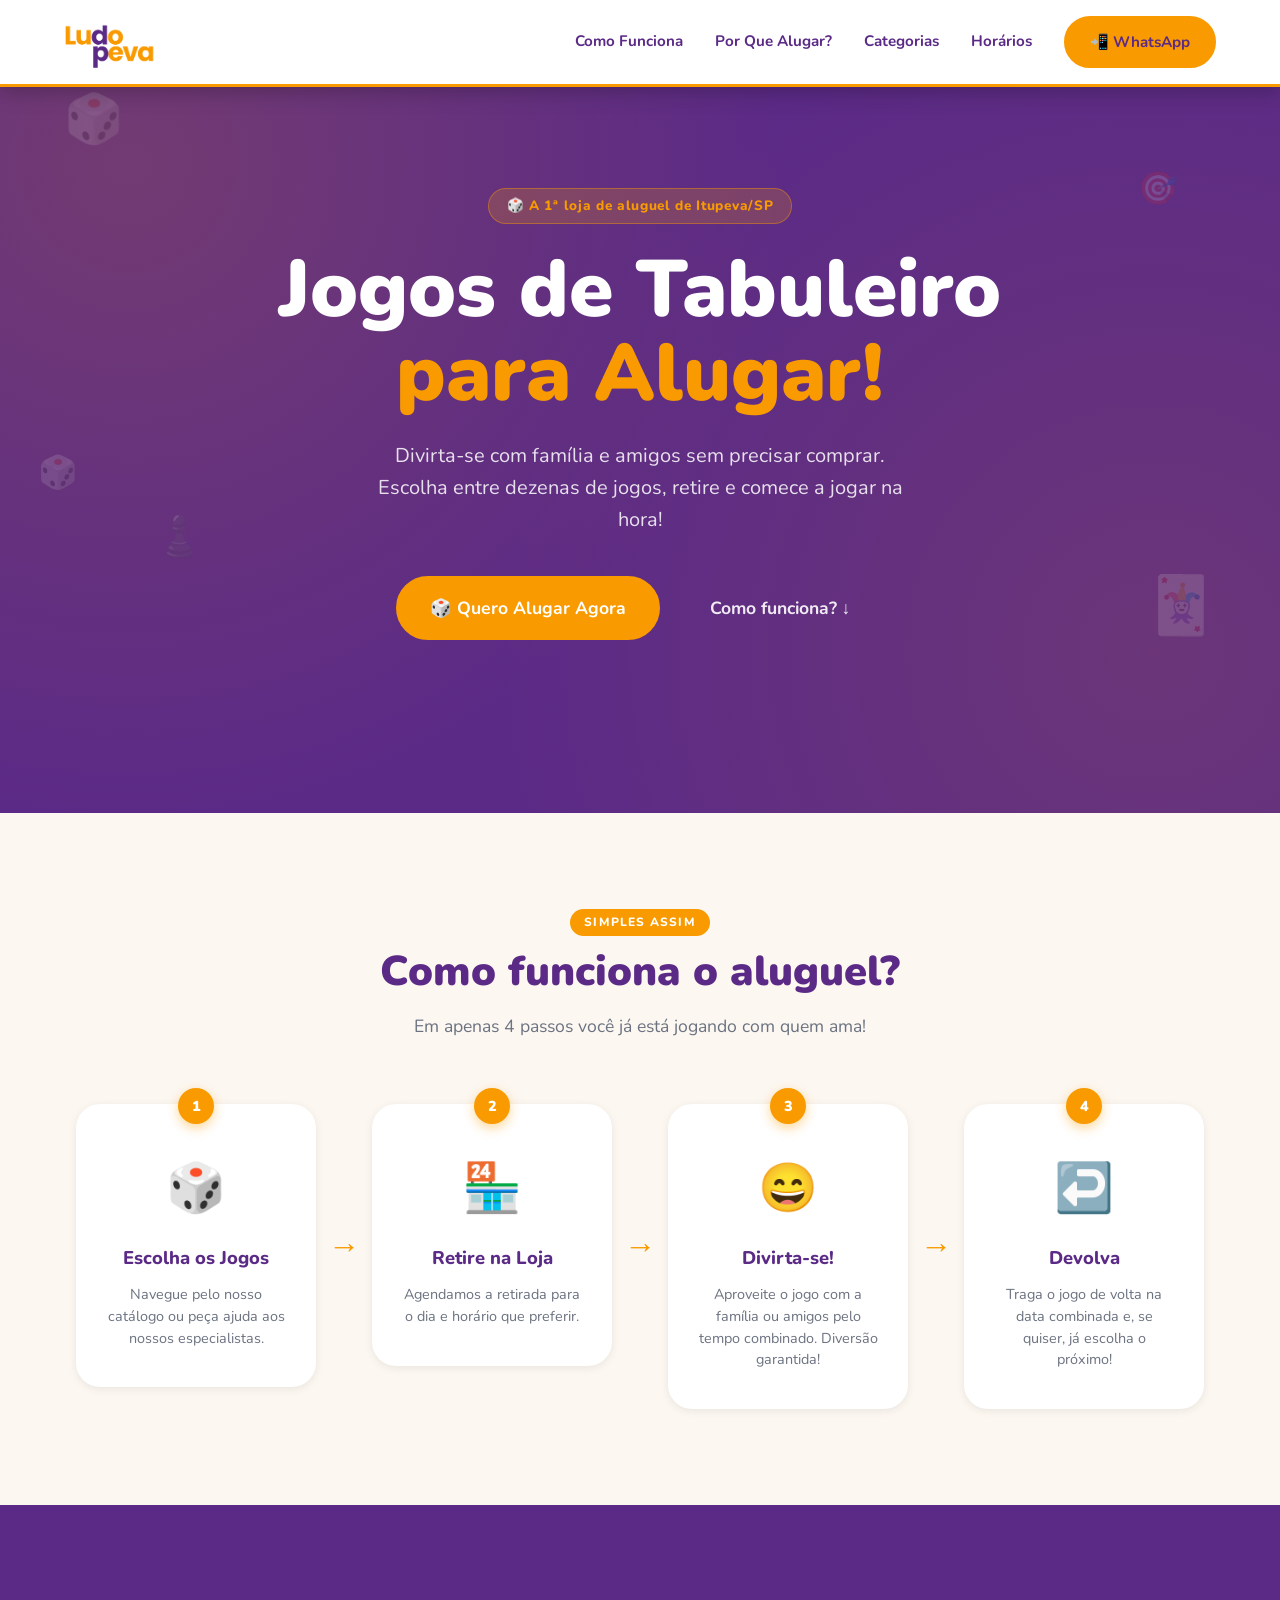
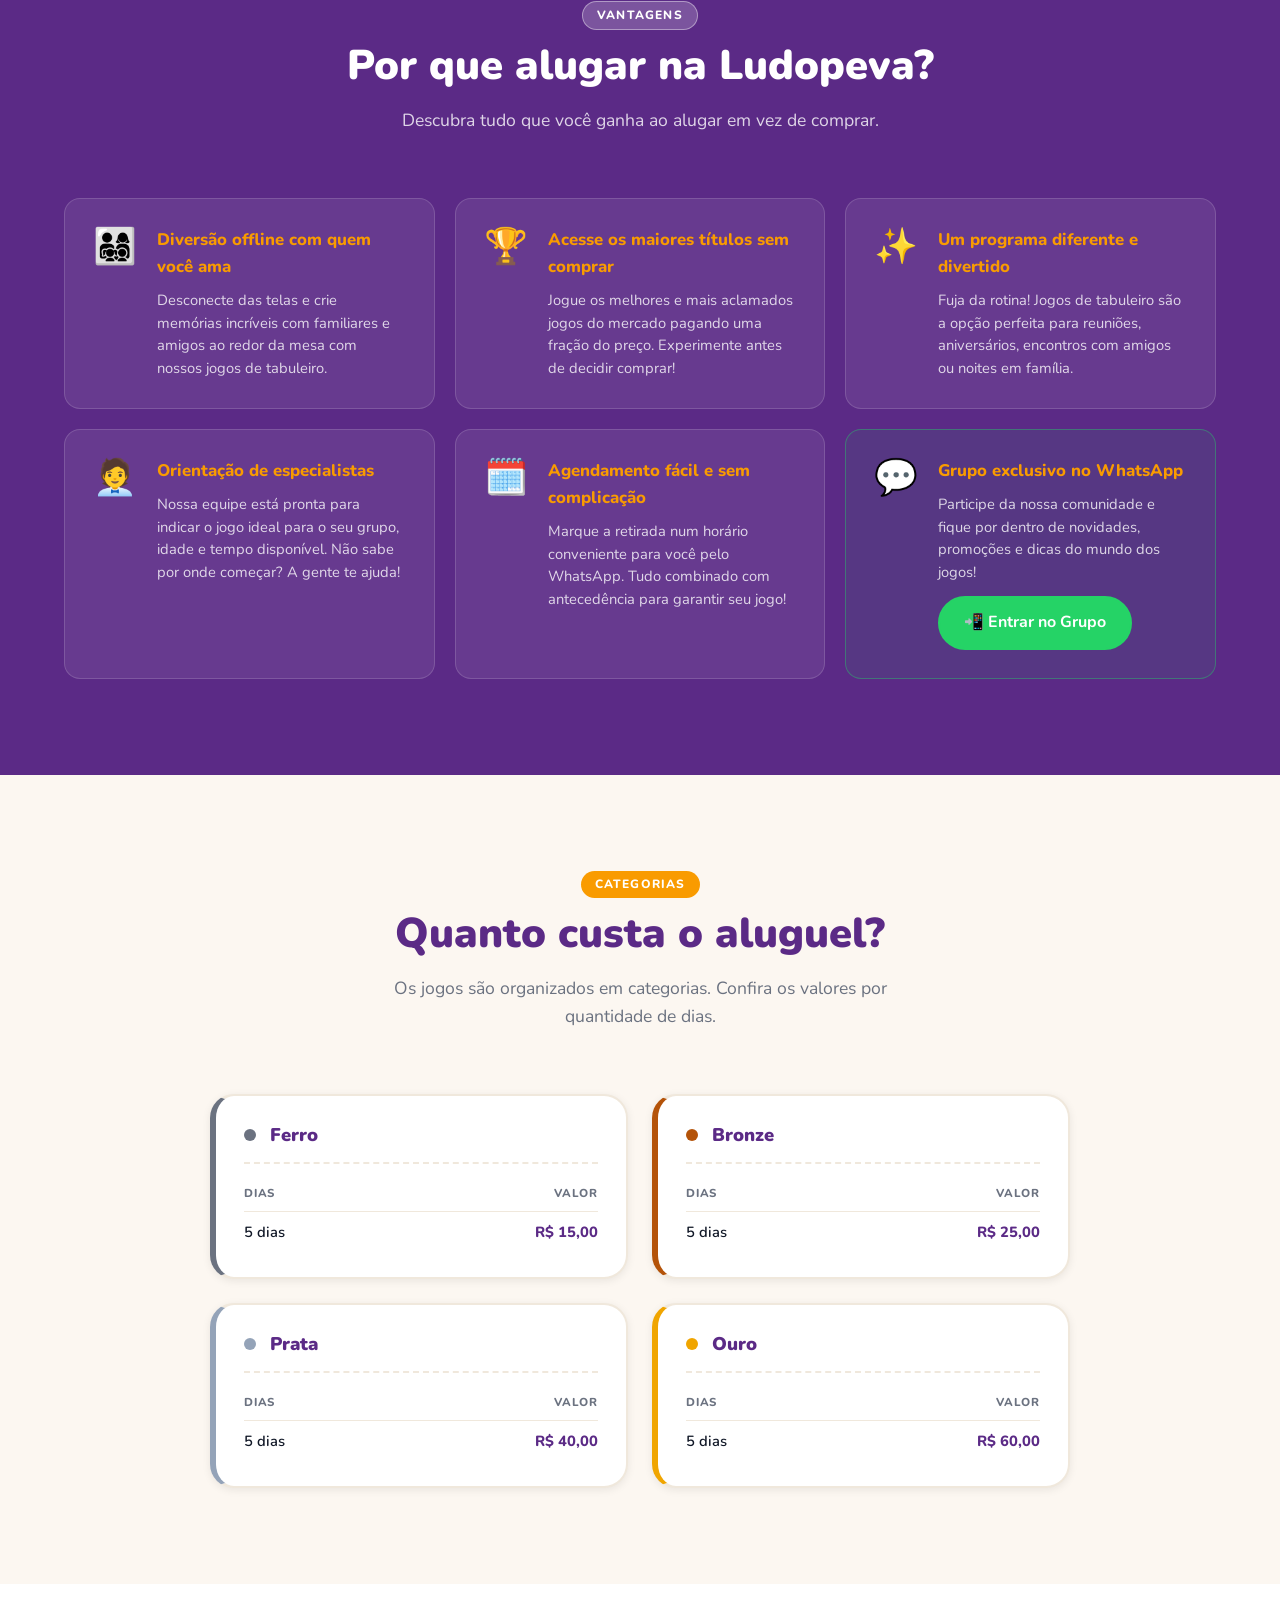
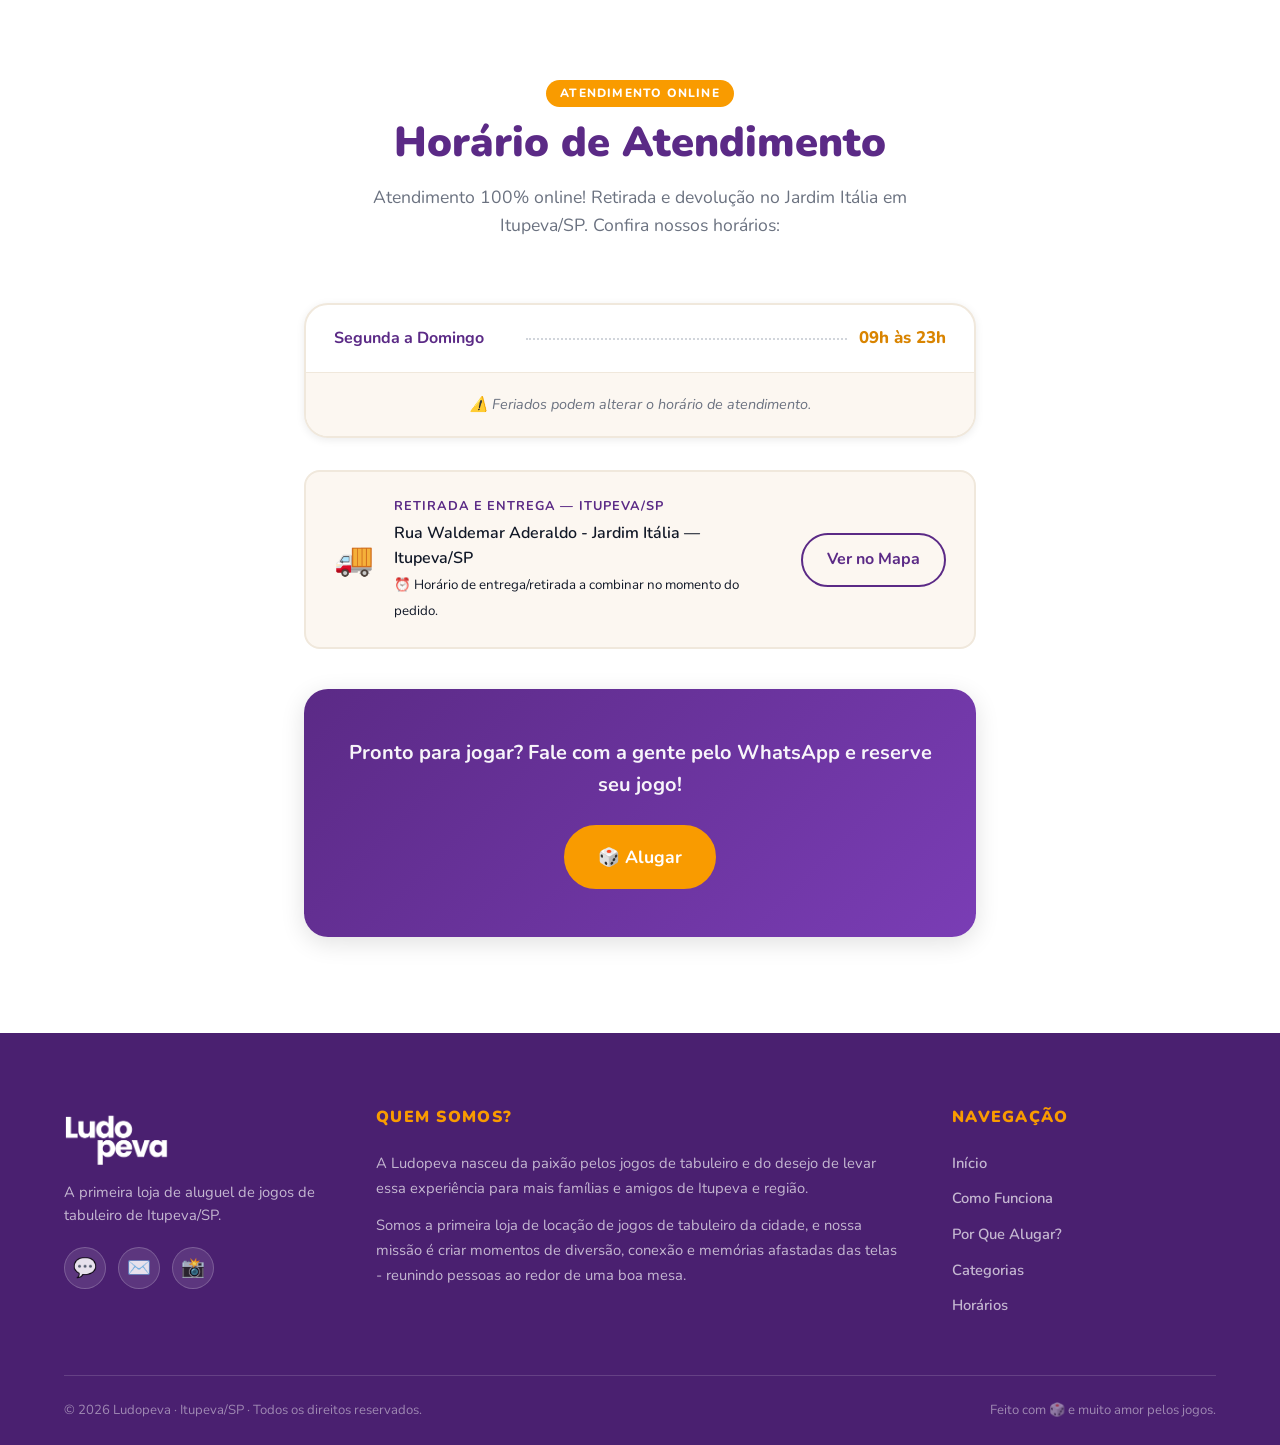
==== index.html @ b5ebb024 "atualiza valores" ====
<!DOCTYPE html>
<html lang="pt-BR">

<head>
  <meta charset="UTF-8" />
  <meta name="viewport" content="width=device-width, initial-scale=1.0" />
  <meta name="description"
    content="Ludopeva – A primeira loja de aluguel de jogos de tabuleiro de Itupeva/SP. Escolha, retire, divirta-se e devolva!" />
  <meta property="og:title" content="Ludopeva – Aluguel de Jogos de Tabuleiro" />
  <meta property="og:description"
    content="Divirta-se com jogos de tabuleiro sem precisar comprar. A primeira loja de locação de Itupeva/SP!" />
  <!-- Meta Pixel Code -->
  <script>
    !function (f, b, e, v, n, t, s) {
      if (f.fbq) return; n = f.fbq = function () {
        n.callMethod ?
          n.callMethod.apply(n, arguments) : n.queue.push(arguments)
      };
      if (!f._fbq) f._fbq = n; n.push = n; n.loaded = !0; n.version = '2.0';
      n.queue = []; t = b.createElement(e); t.async = !0;
      t.src = v; s = b.getElementsByTagName(e)[0];
      s.parentNode.insertBefore(t, s)
    }(window, document, 'script',
      'https://connect.facebook.net/en_US/fbevents.js');
    fbq('init', '1109927218013653');
    fbq('track', 'PageView');
  </script>
  <noscript><img height="1" width="1" style="display:none"
      src="https://www.facebook.com/tr?id=1109927218013653&ev=PageView&noscript=1" /></noscript>
  <!-- End Meta Pixel Code -->
  <title>Ludopeva – Aluguel de Jogos de Tabuleiro · Itupeva/SP</title>
  <link rel="preconnect" href="https://fonts.googleapis.com" />
  <link rel="preconnect" href="https://fonts.gstatic.com" crossorigin />
  <link href="https://fonts.googleapis.com/css2?family=Nunito:wght@400;600;700;800;900&display=swap" rel="stylesheet" />
  <link rel="stylesheet" href="style.css" />
</head>

<body>
  <header class="hero" id="inicio">
    <nav class="navbar">
      <div class="container navbar__inner">
        <div class="navbar__logo">
          <img src="logo.png" alt="Ludopeva" class="navbar__logo-img" />
        </div>
        <ul class="navbar__links">
          <li><a href="#como-funciona">Como Funciona</a></li>
          <li><a href="#por-que-alugar">Por Que Alugar?</a></li>
          <li><a href="#categorias">Categorias</a></li>
          <li><a href="#horarios">Horários</a></li>
          <li>
            <a href="https://wa.me/5511936181891?text=Gostaria+de+mais+informações+sobre+os+jogos+para+aluguel"
              target="_blank" rel="noopener noreferrer" class="btn btn--outline">📲
              WhatsApp</a>
          </li>
        </ul>
        <button class="navbar__toggle" aria-label="Abrir menu">
          <span></span><span></span><span></span>
        </button>
      </div>
    </nav>

    <div class="hero__content">
      <div class="hero__badge">🎲 A 1ª loja de aluguel de Itupeva/SP</div>
      <h1 class="hero__title">
        Jogos de Tabuleiro<br />
        <span>para Alugar!</span>
      </h1>
      <p class="hero__subtitle">
        Divirta-se com família e amigos sem precisar comprar. Escolha entre
        dezenas de jogos, retire e comece a jogar na hora!
      </p>
      <div class="hero__actions">
        <a href="https://wa.me/5511936181891?text=Gostaria+de+mais+informações+sobre+os+jogos+para+aluguel"
          target="_blank" rel="noopener noreferrer" class="btn btn--primary btn--lg">
          🎲 Quero Alugar Agora
        </a>
        <a href="#como-funciona" class="btn btn--ghost btn--lg">
          Como funciona? ↓
        </a>
      </div>
    </div>

    <div class="hero__dices" aria-hidden="true">
      <span class="dice dice--1">🎲</span>
      <span class="dice dice--2">🎯</span>
      <span class="dice dice--3">♟️</span>
      <span class="dice dice--4">🃏</span>
      <span class="dice dice--5">🎲</span>
    </div>
  </header>

  <section class="section section--light" id="como-funciona">
    <div class="container">
      <div class="section__header">
        <span class="section__tag">Simples assim</span>
        <h2 class="section__title">Como funciona o aluguel?</h2>
        <p class="section__subtitle">
          Em apenas 4 passos você já está jogando com quem ama!
        </p>
      </div>

      <div class="steps">
        <div class="step-card">
          <div class="step-card__number">1</div>
          <div class="step-card__icon">🎲</div>
          <h3 class="step-card__title">Escolha os Jogos</h3>
          <p class="step-card__desc">
            Navegue pelo nosso catálogo ou peça ajuda aos nossos especialistas.
          </p>
        </div>

        <div class="steps__connector" aria-hidden="true">→</div>

        <div class="step-card">
          <div class="step-card__number">2</div>
          <div class="step-card__icon">🏪</div>
          <h3 class="step-card__title">Retire na Loja</h3>
          <p class="step-card__desc">
            Agendamos a retirada para o dia e horário que preferir.
          </p>
        </div>

        <div class="steps__connector" aria-hidden="true">→</div>

        <div class="step-card">
          <div class="step-card__number">3</div>
          <div class="step-card__icon">😄</div>
          <h3 class="step-card__title">Divirta-se!</h3>
          <p class="step-card__desc">
            Aproveite o jogo com a família ou amigos pelo tempo combinado.
            Diversão garantida!
          </p>
        </div>

        <div class="steps__connector" aria-hidden="true">→</div>

        <div class="step-card">
          <div class="step-card__number">4</div>
          <div class="step-card__icon">↩️</div>
          <h3 class="step-card__title">Devolva</h3>
          <p class="step-card__desc">
            Traga o jogo de volta na data combinada e, se quiser, já escolha
            o próximo!
          </p>
        </div>
      </div>
    </div>
  </section>

  <section class="section section--dark" id="por-que-alugar">
    <div class="container">
      <div class="section__header section__header--light">
        <span class="section__tag section__tag--light">Vantagens</span>
        <h2 class="section__title">Por que alugar na Ludopeva?</h2>
        <p class="section__subtitle">
          Descubra tudo que você ganha ao alugar em vez de comprar.
        </p>
      </div>

      <div class="benefits-grid">
        <div class="benefit-card">
          <div class="benefit-card__icon">👨‍👩‍👧‍👦</div>
          <div class="benefit-card__body">
            <h3>Diversão offline com quem você ama</h3>
            <p>
              Desconecte das telas e crie memórias incríveis com familiares e
              amigos ao redor da mesa com nossos jogos de tabuleiro.
            </p>
          </div>
        </div>

        <div class="benefit-card">
          <div class="benefit-card__icon">🏆</div>
          <div class="benefit-card__body">
            <h3>Acesse os maiores títulos sem comprar</h3>
            <p>
              Jogue os melhores e mais aclamados jogos do mercado pagando uma
              fração do preço. Experimente antes de decidir comprar!
            </p>
          </div>
        </div>

        <div class="benefit-card">
          <div class="benefit-card__icon">✨</div>
          <div class="benefit-card__body">
            <h3>Um programa diferente e divertido</h3>
            <p>
              Fuja da rotina! Jogos de tabuleiro são a opção perfeita para
              reuniões, aniversários, encontros com amigos ou noites em
              família.
            </p>
          </div>
        </div>

        <div class="benefit-card">
          <div class="benefit-card__icon">🧑‍💼</div>
          <div class="benefit-card__body">
            <h3>Orientação de especialistas</h3>
            <p>
              Nossa equipe está pronta para indicar o jogo ideal para o seu
              grupo, idade e tempo disponível. Não sabe por onde começar? A
              gente te ajuda!
            </p>
          </div>
        </div>

        <div class="benefit-card">
          <div class="benefit-card__icon">🗓️</div>
          <div class="benefit-card__body">
            <h3>Agendamento fácil e sem complicação</h3>
            <p>
              Marque a retirada num horário conveniente para você pelo
              WhatsApp. Tudo combinado com antecedência para garantir seu jogo!
            </p>
          </div>
        </div>

        <div class="benefit-card benefit-card--whatsapp">
          <div class="benefit-card__icon">💬</div>
          <div class="benefit-card__body">
            <h3>Grupo exclusivo no WhatsApp</h3>
            <p>
              Participe da nossa comunidade e fique por dentro de novidades,
              promoções e dicas do mundo dos jogos!
            </p>
            <a href="https://chat.whatsapp.com/KtrjFOEa83YJlht6HluZ53" target="_blank" rel="noopener noreferrer"
              class="btn btn--whatsapp">
              📲 Entrar no Grupo
            </a>
          </div>
        </div>
      </div>
    </div>
  </section>

  <section class="section section--light" id="categorias">
    <div class="container">
      <div class="section__header">
        <span class="section__tag">Categorias</span>
        <h2 class="section__title">Quanto custa o aluguel?</h2>
        <p class="section__subtitle">
          Os jogos são organizados em categorias. Confira os valores por quantidade de dias.
        </p>
      </div>

      <div class="category-grid">

        <div class="category-card category-card--ferro">
          <div class="category-card__header">
            <div class="category-card__dot"></div>
            <h3 class="category-card__name">Ferro</h3>
          </div>
          <table class="category-card__table">
            <thead>
              <tr>
                <th>Dias</th>
                <th>Valor</th>
              </tr>
            </thead>
            <tbody>
              <tr>
                <td>5 dias</td>
                <td>R$ 15,00</td>
              </tr>
            </tbody>
          </table>
        </div>

        <div class="category-card category-card--bronze">
          <div class="category-card__header">
            <div class="category-card__dot"></div>
            <h3 class="category-card__name">Bronze</h3>
          </div>
          <table class="category-card__table">
            <thead>
              <tr>
                <th>Dias</th>
                <th>Valor</th>
              </tr>
            </thead>
            <tbody>
              <tr>
                <td>5 dias</td>
                <td>R$ 25,00</td>
              </tr>
            </tbody>
          </table>
        </div>

        <div class="category-card category-card--prata">
          <div class="category-card__header">
            <div class="category-card__dot"></div>
            <h3 class="category-card__name">Prata</h3>
          </div>
          <table class="category-card__table">
            <thead>
              <tr>
                <th>Dias</th>
                <th>Valor</th>
              </tr>
            </thead>
            <tbody>
              <tr>
                <td>5 dias</td>
                <td>R$ 40,00</td>
              </tr>
            </tbody>
          </table>
        </div>

        <div class="category-card category-card--ouro">
          <div class="category-card__header">
            <div class="category-card__dot"></div>
            <h3 class="category-card__name">Ouro</h3>
          </div>
          <table class="category-card__table">
            <thead>
              <tr>
                <th>Dias</th>
                <th>Valor</th>
              </tr>
            </thead>
            <tbody>
              <tr>
                <td>5 dias</td>
                <td>R$ 60,00</td>
              </tr>
            </tbody>
          </table>
        </div>

      </div>
    </div>
  </section>

  <section class="section section--white" id="horarios">
    <div class="container container--narrow">
      <div class="section__header">
        <span class="section__tag">Atendimento Online</span>
        <h2 class="section__title">Horário de Atendimento</h2>
        <p class="section__subtitle">
          Atendimento 100% online! Retirada e devolução no Jardim Itália em Itupeva/SP. Confira nossos horários:
        </p>
      </div>

      <div class="schedule">
        <div class="schedule__item">
          <span class="schedule__day">Segunda a Domingo</span>
          <span class="schedule__dots"></span>
          <span class="schedule__time">09h às 23h</span>
        </div>
        <div class="schedule__item schedule__item--note">
          <span class="schedule__note">⚠️ Feriados podem alterar o horário de atendimento.</span>
        </div>
      </div>

      <div class="location-card">
        <div class="location-card__icon">🚚</div>
        <div class="location-card__body">
          <strong>Retirada e Entrega — Itupeva/SP</strong>
          <p>Rua Waldemar Aderaldo - Jardim Itália — Itupeva/SP</p>
          <small>⏰ Horário de entrega/retirada a combinar no momento do pedido.</small>
        </div>
        <a href="https://maps.google.com" target="_blank" rel="noopener noreferrer" class="btn btn--secondary">
          Ver no Mapa
        </a>
      </div>

      <div class="cta-banner">
        <p>Pronto para jogar? Fale com a gente pelo WhatsApp e reserve seu jogo!</p>
        <a href="https://wa.me/5511936181891?text=Gostaria+de+mais+informações+sobre+os+jogos+para+aluguel"
          target="_blank" rel="noopener noreferrer" class="btn btn--primary btn--lg">
          🎲 Alugar
        </a>
      </div>
    </div>
  </section>

  <footer class="footer" id="quem-somos">
    <div class="container">
      <div class="footer__grid">
        <div class="footer__brand">
          <img src="logo.png" alt="Ludopeva" class="footer__logo" />
          <p class="footer__tagline">
            A primeira loja de aluguel de jogos de tabuleiro de Itupeva/SP.
          </p>
          <div class="footer__social">
            <a href="https://wa.me/5511936181891?text=Gostaria+de+mais+informações+sobre+os+jogos+para+aluguel"
              target="_blank" rel="noopener noreferrer" aria-label="WhatsApp">💬</a>
            <a href="mailto:contato@ludopeva.com.br" target="_blank" rel="noopener noreferrer" aria-label="Email">✉️</a>
            <a href="https://instagram.com/ludopeva" target="_blank" rel="noopener noreferrer"
              aria-label="Instagram">📸</a>
          </div>
        </div>

        <div class="footer__about">
          <h3 class="footer__section-title">Quem Somos?</h3>
          <p>
            A Ludopeva nasceu da paixão pelos jogos de tabuleiro e do desejo
            de levar essa experiência para mais famílias e amigos de Itupeva e
            região.
          </p>
          <p>
            Somos a primeira loja de locação de jogos de tabuleiro da cidade,
            e nossa missão é criar momentos de diversão, conexão e memórias
            afastadas das telas - reunindo pessoas ao redor de uma boa mesa.
          </p>
        </div>

        <div class="footer__links">
          <h3 class="footer__section-title">Navegação</h3>
          <ul>
            <li><a href="#inicio">Início</a></li>
            <li><a href="#como-funciona">Como Funciona</a></li>
            <li><a href="#por-que-alugar">Por Que Alugar?</a></li>
            <li><a href="#categorias">Categorias</a></li>
            <li><a href="#horarios">Horários</a></li>
          </ul>
        </div>
      </div>

      <div class="footer__bottom">
        <p>
          © 2026 Ludopeva · Itupeva/SP · Todos os direitos reservados.
        </p>
        <p>Feito com 🎲 e muito amor pelos jogos.</p>
      </div>
    </div>
  </footer>

  <script src="script.js"></script>
</body>

</html>
---- style.css ----
*, *::before, *::after {
  box-sizing: border-box;
  margin: 0;
  padding: 0;
}

:root {
  --orange:    #F99B00;
  --orange-dk: #d98400;
  --purple:    #5B2A86;
  --purple-dk: #4a2070;
  --purple-lt: #7a3db5;
  --cream:     #FCF7F1;
  --cream-dk:  #f0e8dc;
  --white:     #FFFFFF;
  --gray-100:  #f8f8f8;
  --gray-300:  #d1d5db;
  --gray-600:  #6b7280;
  --gray-900:  #111827;

  --font-base: 'Nunito', sans-serif;
  --radius-sm: 8px;
  --radius-md: 16px;
  --radius-lg: 24px;
  --radius-xl: 32px;

  --shadow-sm: 0 2px 8px rgba(0,0,0,.08);
  --shadow-md: 0 6px 24px rgba(0,0,0,.12);
  --shadow-lg: 0 16px 48px rgba(0,0,0,.16);

  --cat-ferro:  #6b7280;
  --cat-bronze: #b45309;
  --cat-prata:  #94a3b8;
  --cat-ouro:   #f0a500;

  --transition: all .25s ease;
  --max-width: 1200px;
  --section-pad: 96px 24px;
}

html {
  scroll-behavior: smooth;
  font-size: 16px;
}

body {
  font-family: var(--font-base);
  color: var(--gray-900);
  background: var(--white);
  line-height: 1.6;
  overflow-x: hidden;
}

img { max-width: 100%; display: block; }
a   { text-decoration: none; color: inherit; }
ul  { list-style: none; }

.container {
  max-width: var(--max-width);
  margin: 0 auto;
  padding: 0 24px;
}

.container--narrow {
  max-width: 720px;
}

.btn {
  display: inline-flex;
  align-items: center;
  gap: 8px;
  padding: 12px 24px;
  border-radius: 50px;
  font-family: var(--font-base);
  font-size: 1rem;
  font-weight: 700;
  cursor: pointer;
  border: 2px solid transparent;
  transition: var(--transition);
  white-space: nowrap;
}

.btn--lg   { padding: 16px 32px; font-size: 1.1rem; }
.btn--full { width: 100%; justify-content: center; }

.btn--primary {
  background: var(--orange);
  color: var(--white);
  border-color: var(--orange);
}
.btn--primary:hover {
  background: var(--orange-dk);
  border-color: var(--orange-dk);
  transform: translateY(-2px);
  box-shadow: 0 8px 20px rgba(249,155,0,.4);
}

.btn--secondary {
  background: transparent;
  color: var(--purple);
  border-color: var(--purple);
}
.btn--secondary:hover {
  background: var(--purple);
  color: var(--white);
  transform: translateY(-2px);
}

.btn--outline {
  background: var(--orange);
  color: var(--white);
  border-color: var(--orange);
}
.btn--outline:hover {
  background: var(--orange-dk);
  border-color: var(--orange-dk);
  transform: translateY(-2px);
  box-shadow: 0 8px 20px rgba(249,155,0,.35);
}

.btn--ghost {
  background: transparent;
  color: var(--white);
  border-color: transparent;
  opacity: .9;
}
.btn--ghost:hover {
  opacity: 1;
  border-color: rgba(255,255,255,.5);
}

.btn--whatsapp {
  background: #25D366;
  color: var(--white);
  border-color: #25D366;
  margin-top: 12px;
}
.btn--whatsapp:hover {
  background: #1da851;
  border-color: #1da851;
  transform: translateY(-2px);
}

.section {
  padding: var(--section-pad);
}

.section--light { background: var(--cream); }
.section--white { background: var(--white); }
.section--dark  { background: var(--purple); color: var(--white); }

.section__header {
  text-align: center;
  margin-bottom: 64px;
  width: 100%;
}

.section__header--light .section__subtitle {
  color: rgba(255,255,255,.8);
}

.section__tag {
  display: inline-block;
  background: var(--orange);
  color: var(--white);
  font-size: .75rem;
  font-weight: 800;
  letter-spacing: .1em;
  text-transform: uppercase;
  padding: 4px 14px;
  border-radius: 50px;
  margin-bottom: 12px;
}

.section__tag--light {
  background: rgba(255,255,255,.2);
  color: var(--white);
  border: 1px solid rgba(255,255,255,.4);
}

.section__title {
  font-size: clamp(1.8rem, 4vw, 2.6rem);
  font-weight: 900;
  line-height: 1.15;
  margin-bottom: 16px;
  color: var(--purple);
}

.section--dark .section__title {
  color: var(--white);
}

.section__subtitle {
  font-size: 1.1rem;
  color: var(--gray-600);
  max-width: 540px;
  margin: 0 auto;
}

.navbar {
  position: relative;
  z-index: 10;
  background: var(--white);
  border-bottom: 3px solid var(--orange);
  box-shadow: var(--shadow-sm);
}

.navbar__inner {
  display: flex;
  flex-direction: row;
  align-items: center;
  justify-content: space-between;
  gap: 48px;
  padding-top: 16px;
  padding-bottom: 16px;
}

.navbar__logo {
  flex-shrink: 0;
}

.navbar__logo-img {
  height: 52px;
  width: auto;
}

.navbar__links {
  display: flex;
  align-items: center;
  gap: 32px;
}

.navbar__links a {
  color: var(--purple);
  font-weight: 700;
  font-size: .95rem;
  transition: var(--transition);
}

.navbar__links a:hover {
  color: var(--orange);
}

.navbar__toggle {
  display: none;
  flex-direction: column;
  gap: 5px;
  background: none;
  border: none;
  cursor: pointer;
  padding: 4px;
}

.navbar__toggle span {
  display: block;
  width: 24px;
  height: 2px;
  background: var(--purple);
  border-radius: 2px;
  transition: var(--transition);
}

.hero {
  background: var(--purple);
  min-height: calc(100vh - 87px);
  display: flex;
  flex-direction: column;
  position: relative;
  overflow: hidden;
}

.hero::before {
  content: '';
  position: absolute;
  inset: 0;
  background:
    radial-gradient(circle at 10% 20%, rgba(249,155,0,.15) 0%, transparent 50%),
    radial-gradient(circle at 90% 80%, rgba(249,155,0,.10) 0%, transparent 50%);
  pointer-events: none;
}

.hero__content {
  flex: 1;
  display: flex;
  flex-direction: column;
  align-items: center;
  justify-content: center;
  text-align: center;
  padding: 48px 24px 80px;
  position: relative;
  z-index: 2;
}

.hero__badge {
  display: inline-block;
  background: rgba(249,155,0,.2);
  border: 1px solid rgba(249,155,0,.4);
  color: var(--orange);
  font-size: .85rem;
  font-weight: 800;
  letter-spacing: .05em;
  padding: 6px 18px;
  border-radius: 50px;
  margin-bottom: 24px;
  animation: fadeDown .6s ease both;
}

.hero__title {
  font-size: clamp(2.4rem, 7vw, 5rem);
  font-weight: 900;
  line-height: 1.05;
  color: var(--white);
  margin-bottom: 24px;
  animation: fadeDown .6s .1s ease both;
}

.hero__title span {
  color: var(--orange);
}

.hero__subtitle {
  font-size: clamp(1rem, 2.5vw, 1.25rem);
  color: rgba(255,255,255,.85);
  max-width: 560px;
  margin-bottom: 40px;
  animation: fadeDown .6s .2s ease both;
}

.hero__actions {
  display: flex;
  flex-wrap: wrap;
  gap: 16px;
  justify-content: center;
  margin-bottom: 40px;
  animation: fadeDown .6s .3s ease both;
}

.hero__chips {
  display: flex;
  flex-wrap: wrap;
  gap: 12px;
  justify-content: center;
  animation: fadeDown .6s .4s ease both;
}

.hero__chips span {
  background: rgba(255,255,255,.1);
  border: 1px solid rgba(255,255,255,.2);
  color: rgba(255,255,255,.9);
  font-size: .85rem;
  font-weight: 700;
  padding: 6px 16px;
  border-radius: 50px;
}

.hero__dices {
  position: absolute;
  inset: 0;
  pointer-events: none;
  z-index: 1;
}

.dice {
  position: absolute;
  font-size: 2.5rem;
  opacity: .15;
  animation: float linear infinite;
}

.dice--1 { top: 10%; left:  5%; font-size: 3rem;   animation-duration: 14s; animation-delay: 0s; }
.dice--2 { top: 20%; right: 8%; font-size: 2rem;   animation-duration: 18s; animation-delay: 2s; }
.dice--3 { bottom: 30%; left: 12%; font-size: 2.5rem; animation-duration: 12s; animation-delay: 4s; }
.dice--4 { bottom: 20%; right: 5%; font-size: 3.5rem; animation-duration: 16s; animation-delay: 1s; }
.dice--5 { top: 55%; left: 3%;   font-size: 2rem;   animation-duration: 20s; animation-delay: 3s; }

.steps {
  display: flex;
  align-items: flex-start;
  gap: 12px;
  flex-wrap: wrap;
  justify-content: center;
}

.steps__connector {
  font-size: 2rem;
  color: var(--orange);
  font-weight: 900;
  align-self: center;
  margin-top: -20px;
  flex-shrink: 0;
}

.step-card {
  background: var(--white);
  border-radius: var(--radius-lg);
  padding: 36px 28px;
  text-align: center;
  flex: 1;
  min-width: 200px;
  max-width: 240px;
  box-shadow: var(--shadow-sm);
  border: 2px solid transparent;
  transition: var(--transition);
  position: relative;
}

.step-card:hover {
  border-color: var(--orange);
  box-shadow: var(--shadow-md);
  transform: translateY(-6px);
}

.step-card__number {
  position: absolute;
  top: -18px;
  left: 50%;
  transform: translateX(-50%);
  width: 36px;
  height: 36px;
  background: var(--orange);
  color: var(--white);
  font-size: .9rem;
  font-weight: 900;
  border-radius: 50%;
  display: flex;
  align-items: center;
  justify-content: center;
  box-shadow: 0 4px 12px rgba(249,155,0,.4);
}

.step-card__icon {
  font-size: 3rem;
  margin-bottom: 16px;
  margin-top: 8px;
}

.step-card__title {
  font-size: 1.15rem;
  font-weight: 800;
  color: var(--purple);
  margin-bottom: 12px;
}

.step-card__desc {
  font-size: .9rem;
  color: var(--gray-600);
  line-height: 1.5;
}

.benefits-grid {
  display: grid;
  grid-template-columns: repeat(auto-fit, minmax(300px, 1fr));
  gap: 20px;
}

.benefit-card {
  display: flex;
  gap: 20px;
  background: rgba(255,255,255,.08);
  border: 1px solid rgba(255,255,255,.15);
  border-radius: var(--radius-md);
  padding: 28px;
  transition: var(--transition);
}

.benefit-card:hover {
  background: rgba(255,255,255,.14);
  border-color: rgba(249,155,0,.5);
  transform: translateY(-4px);
}

.benefit-card--whatsapp {
  border-color: rgba(37,211,102,.4);
  background: rgba(37,211,102,.08);
}

.benefit-card__icon {
  font-size: 2.2rem;
  flex-shrink: 0;
  line-height: 1;
  margin-top: 2px;
}

.benefit-card__body h3 {
  font-size: 1.05rem;
  font-weight: 800;
  color: var(--orange);
  margin-bottom: 8px;
}

.benefit-card__body p {
  font-size: .92rem;
  color: rgba(255,255,255,.8);
  line-height: 1.55;
}

.category-grid {
  display: grid;
  grid-template-columns: repeat(2, 1fr);
  gap: 24px;
  max-width: 860px;
  margin: 0 auto;
  width: 100%;
}

.category-card {
  background: var(--white);
  border-radius: var(--radius-lg);
  padding: 28px 28px 24px;
  border: 2px solid var(--cream-dk);
  border-left-width: 6px;
  box-shadow: var(--shadow-sm);
  transition: var(--transition);
  animation: cardFadeIn .5s ease both;
}

.category-card--ferro  { border-left-color: var(--cat-ferro); }
.category-card--bronze { border-left-color: var(--cat-bronze); }
.category-card--prata  { border-left-color: var(--cat-prata); }
.category-card--ouro   { border-left-color: var(--cat-ouro); }

.category-card:nth-child(1) { animation-delay: .05s; }
.category-card:nth-child(2) { animation-delay: .15s; }
.category-card:nth-child(3) { animation-delay: .25s; }
.category-card:nth-child(4) { animation-delay: .35s; }

@keyframes cardFadeIn {
  from { opacity: 0; transform: translateY(20px); }
  to   { opacity: 1; transform: translateY(0); }
}

.category-card:hover {
  box-shadow: var(--shadow-md);
  transform: translateY(-5px);
}

.category-card--ferro:hover  { border-color: var(--cat-ferro); }
.category-card--bronze:hover { border-color: var(--cat-bronze); }
.category-card--prata:hover  { border-color: var(--cat-prata); }
.category-card--ouro:hover   { border-color: var(--cat-ouro); }

.category-card__header {
  display: flex;
  align-items: center;
  gap: 14px;
  margin-bottom: 20px;
  padding-bottom: 16px;
  border-bottom: 2px dashed var(--cream-dk);
}

.category-card__dot {
  width: 12px;
  height: 12px;
  border-radius: 50%;
  flex-shrink: 0;
}

.category-card--ferro  .category-card__dot { background: var(--cat-ferro); }
.category-card--bronze .category-card__dot { background: var(--cat-bronze); }
.category-card--prata  .category-card__dot { background: var(--cat-prata); }
.category-card--ouro   .category-card__dot { background: var(--cat-ouro); }

.category-card__name {
  font-size: 1.15rem;
  font-weight: 900;
  color: var(--purple);
  line-height: 1.2;
  margin: 0;
}

.category-card__table {
  width: 100%;
  border-collapse: collapse;
}

.category-card__table thead th {
  font-size: .72rem;
  font-weight: 800;
  letter-spacing: .07em;
  text-transform: uppercase;
  color: var(--gray-600);
  text-align: left;
  padding: 0 0 8px;
}

.category-card__table thead th:last-child {
  text-align: right;
}

.category-card__table tbody tr {
  border-top: 1px solid var(--cream-dk);
}

.category-card__table tbody td {
  padding: 9px 0;
  font-size: .92rem;
  color: var(--gray-900);
  font-weight: 600;
}

.category-card__table tbody td:last-child {
  text-align: right;
  font-weight: 800;
  color: var(--purple);
}

.category-card:hover .category-card__table tbody td:last-child {
  color: var(--orange-dk);
}

.pricing-note {
  text-align: center;
  margin-top: 40px;
  font-size: .95rem;
  color: var(--gray-600);
}

.pricing-note a {
  color: var(--purple);
  font-weight: 700;
  text-decoration: underline;
}

.schedule {
  background: var(--white);
  border-radius: var(--radius-lg);
  border: 2px solid var(--cream-dk);
  overflow: hidden;
  margin-bottom: 32px;
  box-shadow: var(--shadow-sm);
}

.schedule__item {
  display: flex;
  align-items: center;
  padding: 20px 28px;
  gap: 12px;
  border-bottom: 1px solid var(--cream-dk);
  transition: var(--transition);
}

.schedule__item:last-child {
  border-bottom: none;
}

.schedule__item:hover {
  background: var(--cream);
}

.schedule__day {
  font-weight: 700;
  font-size: 1rem;
  color: var(--purple);
  min-width: 180px;
}

.schedule__dots {
  flex: 1;
  border-bottom: 2px dotted var(--gray-300);
}

.schedule__time {
  font-weight: 800;
  font-size: 1.05rem;
  color: var(--orange-dk);
}

.schedule__time--closed {
  color: var(--gray-600);
  font-weight: 700;
}

.schedule__item--note {
  background: var(--cream);
  justify-content: center;
}

.schedule__item--note:hover {
  background: var(--cream-dk);
}

.schedule__note {
  font-size: 0.9rem;
  color: var(--gray-600);
  font-style: italic;
}


.location-card {
  display: flex;
  align-items: center;
  gap: 20px;
  background: var(--cream);
  border-radius: var(--radius-md);
  padding: 24px 28px;
  margin-bottom: 40px;
  border: 2px solid var(--cream-dk);
}

.location-card__icon {
  font-size: 2rem;
  flex-shrink: 0;
}

.location-card__body {
  flex: 1;
}

.location-card__body strong {
  display: block;
  color: var(--purple);
  font-size: .8rem;
  letter-spacing: .08em;
  text-transform: uppercase;
  margin-bottom: 4px;
}

.location-card__body p {
  color: var(--gray-900);
  font-weight: 600;
}

.cta-banner {
  background: linear-gradient(135deg, var(--purple) 0%, var(--purple-lt) 100%);
  border-radius: var(--radius-lg);
  padding: 48px 32px;
  text-align: center;
  color: var(--white);
  box-shadow: var(--shadow-md);
}

.cta-banner p {
  font-size: 1.25rem;
  font-weight: 700;
  margin-bottom: 24px;
  opacity: .95;
}

.footer {
  background: var(--purple-dk);
  color: rgba(255,255,255,.85);
  padding: 72px 24px 0;
}

.footer__grid {
  display: grid;
  grid-template-columns: 1fr 2fr 1fr;
  gap: 48px;
  padding-bottom: 56px;
  border-bottom: 1px solid rgba(255,255,255,.15);
}

.footer__logo {
  height: 60px;
  width: auto;
  filter: brightness(0) invert(1);
  margin-bottom: 16px;
}

.footer__tagline {
  font-size: .92rem;
  line-height: 1.55;
  margin-bottom: 20px;
  opacity: .8;
}

.footer__social {
  display: flex;
  gap: 12px;
}

.footer__social a {
  display: flex;
  align-items: center;
  justify-content: center;
  width: 42px;
  height: 42px;
  background: rgba(255,255,255,.1);
  border-radius: 50%;
  font-size: 1.2rem;
  transition: var(--transition);
  border: 1px solid rgba(255,255,255,.2);
}

.footer__social a:hover {
  background: var(--orange);
  border-color: var(--orange);
  transform: translateY(-3px);
}

.footer__section-title {
  font-size: 1rem;
  font-weight: 900;
  color: var(--orange);
  text-transform: uppercase;
  letter-spacing: .08em;
  margin-bottom: 20px;
}

.footer__about p {
  font-size: .92rem;
  line-height: 1.7;
  opacity: .8;
  margin-bottom: 12px;
}

.footer__links ul {
  display: flex;
  flex-direction: column;
  gap: 10px;
}

.footer__links a {
  font-size: .92rem;
  font-weight: 600;
  opacity: .8;
  transition: var(--transition);
}

.footer__links a:hover {
  opacity: 1;
  color: var(--orange);
  padding-left: 6px;
}

.footer__bottom {
  padding: 24px 0;
  display: flex;
  justify-content: space-between;
  flex-wrap: wrap;
  gap: 8px;
  font-size: .82rem;
  opacity: .55;
}

@keyframes fadeDown {
  from { opacity: 0; transform: translateY(-20px); }
  to   { opacity: 1; transform: translateY(0); }
}

@keyframes float {
  0%   { transform: translateY(0px) rotate(0deg); }
  33%  { transform: translateY(-20px) rotate(10deg); }
  66%  { transform: translateY(10px) rotate(-5deg); }
  100% { transform: translateY(0px) rotate(0deg); }
}

.reveal {
  opacity: 0;
  transform: translateY(30px);
  transition: opacity .6s ease, transform .6s ease;
}

.reveal.visible {
  opacity: 1;
  transform: translateY(0);
}

@media (max-width: 1024px) {
  .footer__grid {
    grid-template-columns: 1fr 1fr;
  }

  .footer__brand {
    grid-column: 1 / -1;
    display: flex;
    flex-direction: column;
    align-items: flex-start;
  }

  .steps__connector {
    display: none;
  }

  .steps {
    gap: 24px;
  }

  .step-card {
    max-width: 100%;
    min-width: 280px;
  }
}

@media (max-width: 768px) {
  :root {
    --section-pad: 64px 20px;
  }

  .navbar__inner {
    padding-top: 16px;
    padding-bottom: 16px;
  }

  .navbar__links {
    position: fixed;
    inset: 0 0 0 30%;
    background: var(--purple-dk);
    flex-direction: column;
    align-items: flex-start;
    padding: 80px 32px;
    gap: 24px;
    transform: translateX(100%);
    transition: transform .35s ease;
    z-index: 100;
    box-shadow: -8px 0 32px rgba(0,0,0,.3);
  }

  .navbar__links.open {
    transform: translateX(0);
  }

  .navbar__links a {
    font-size: 1.1rem;
    color: var(--white);
  }

  .navbar__toggle {
    display: flex;
    position: relative;
    z-index: 101;
  }

  .hero__title { font-size: 2.4rem; }
  .hero__actions { flex-direction: column; align-items: center; }
  .hero__chips span { font-size: .8rem; }

  .steps {
    flex-direction: column;
    align-items: center;
  }

  .step-card {
    width: 100%;
    max-width: 380px;
  }

  .benefits-grid {
    grid-template-columns: 1fr;
  }

  .category-grid {
    grid-template-columns: 1fr;
    max-width: 460px;
    margin: 0 auto;
  }

  .schedule__day { min-width: 130px; }

  .location-card {
    flex-direction: column;
    text-align: center;
  }

  .footer__grid {
    grid-template-columns: 1fr;
    gap: 32px;
  }

  .footer__brand {
    grid-column: auto;
  }

  .footer__bottom {
    flex-direction: column;
    text-align: center;
  }
}

@media (max-width: 480px) {
  .schedule__item {
    padding: 16px 20px;
  }

  .schedule__day {
    min-width: unset;
    flex: 1;
  }

  .schedule__dots {
    display: none;
  }
}
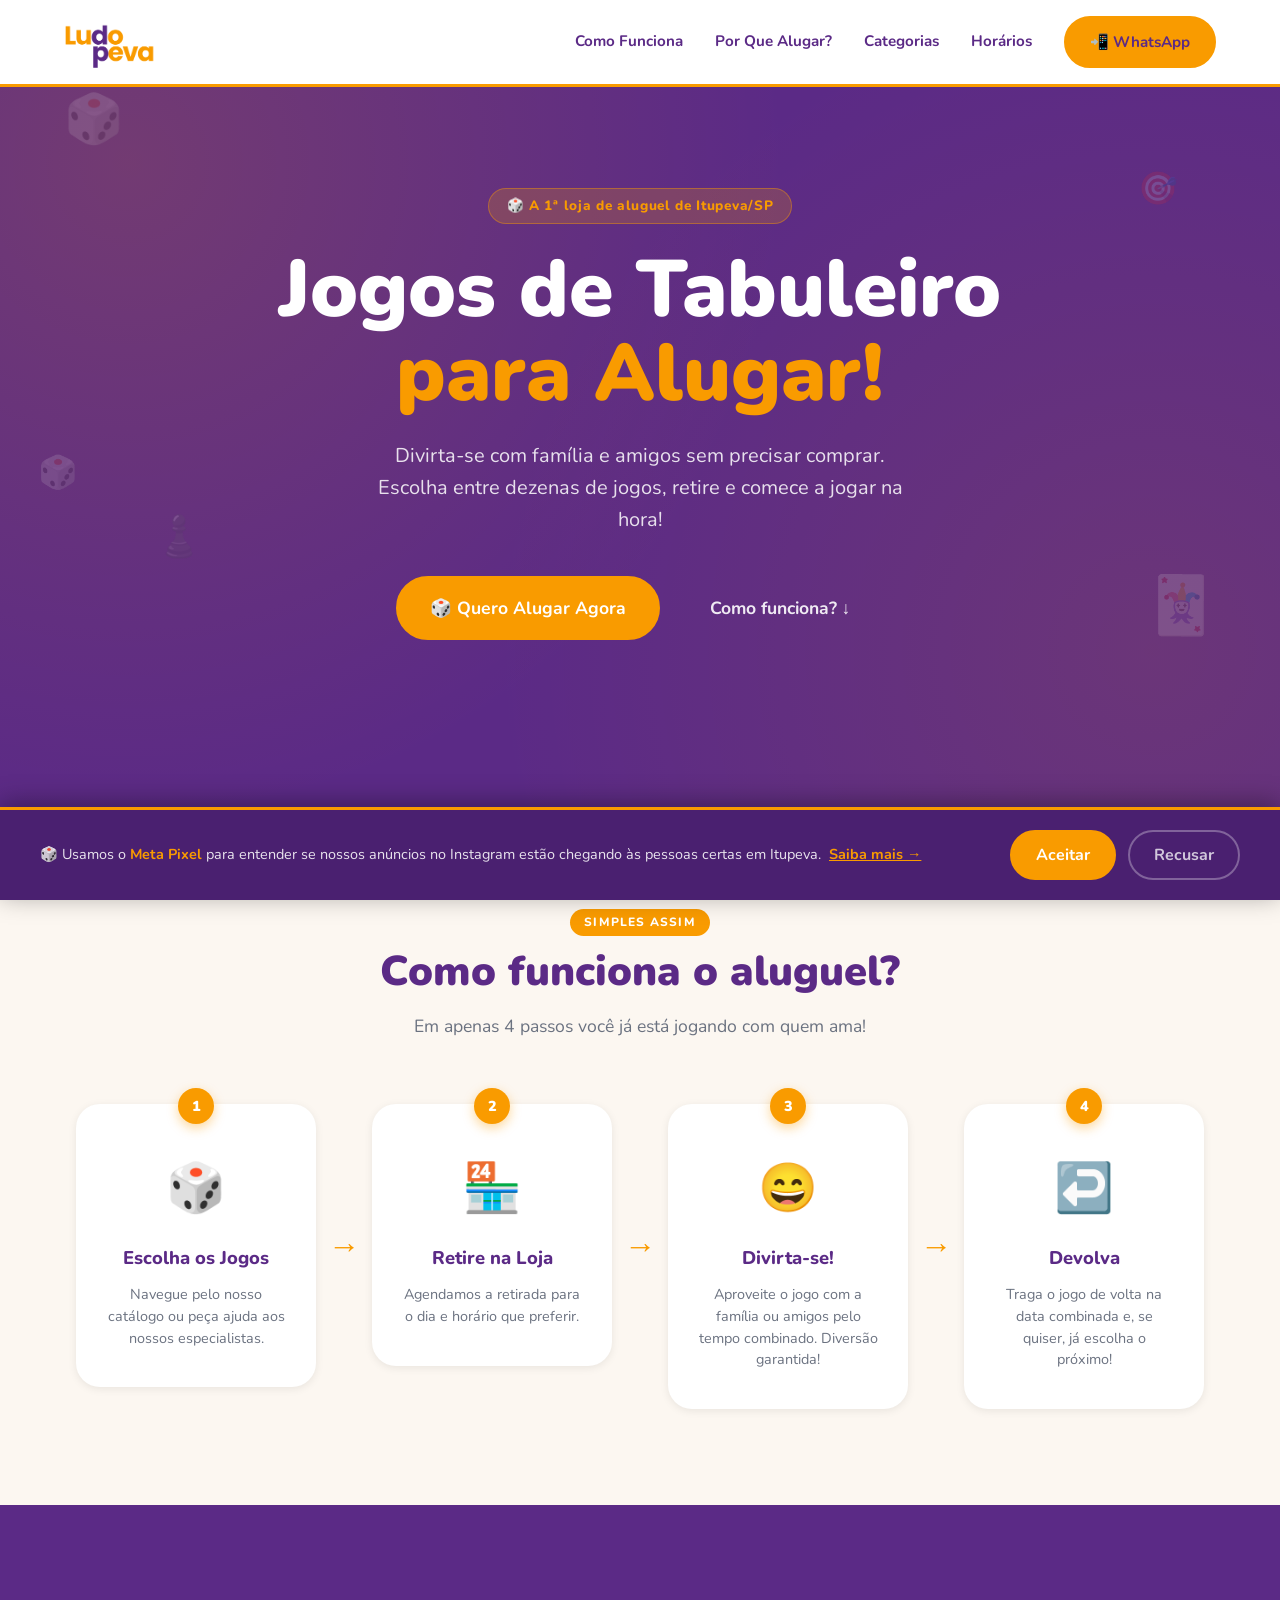
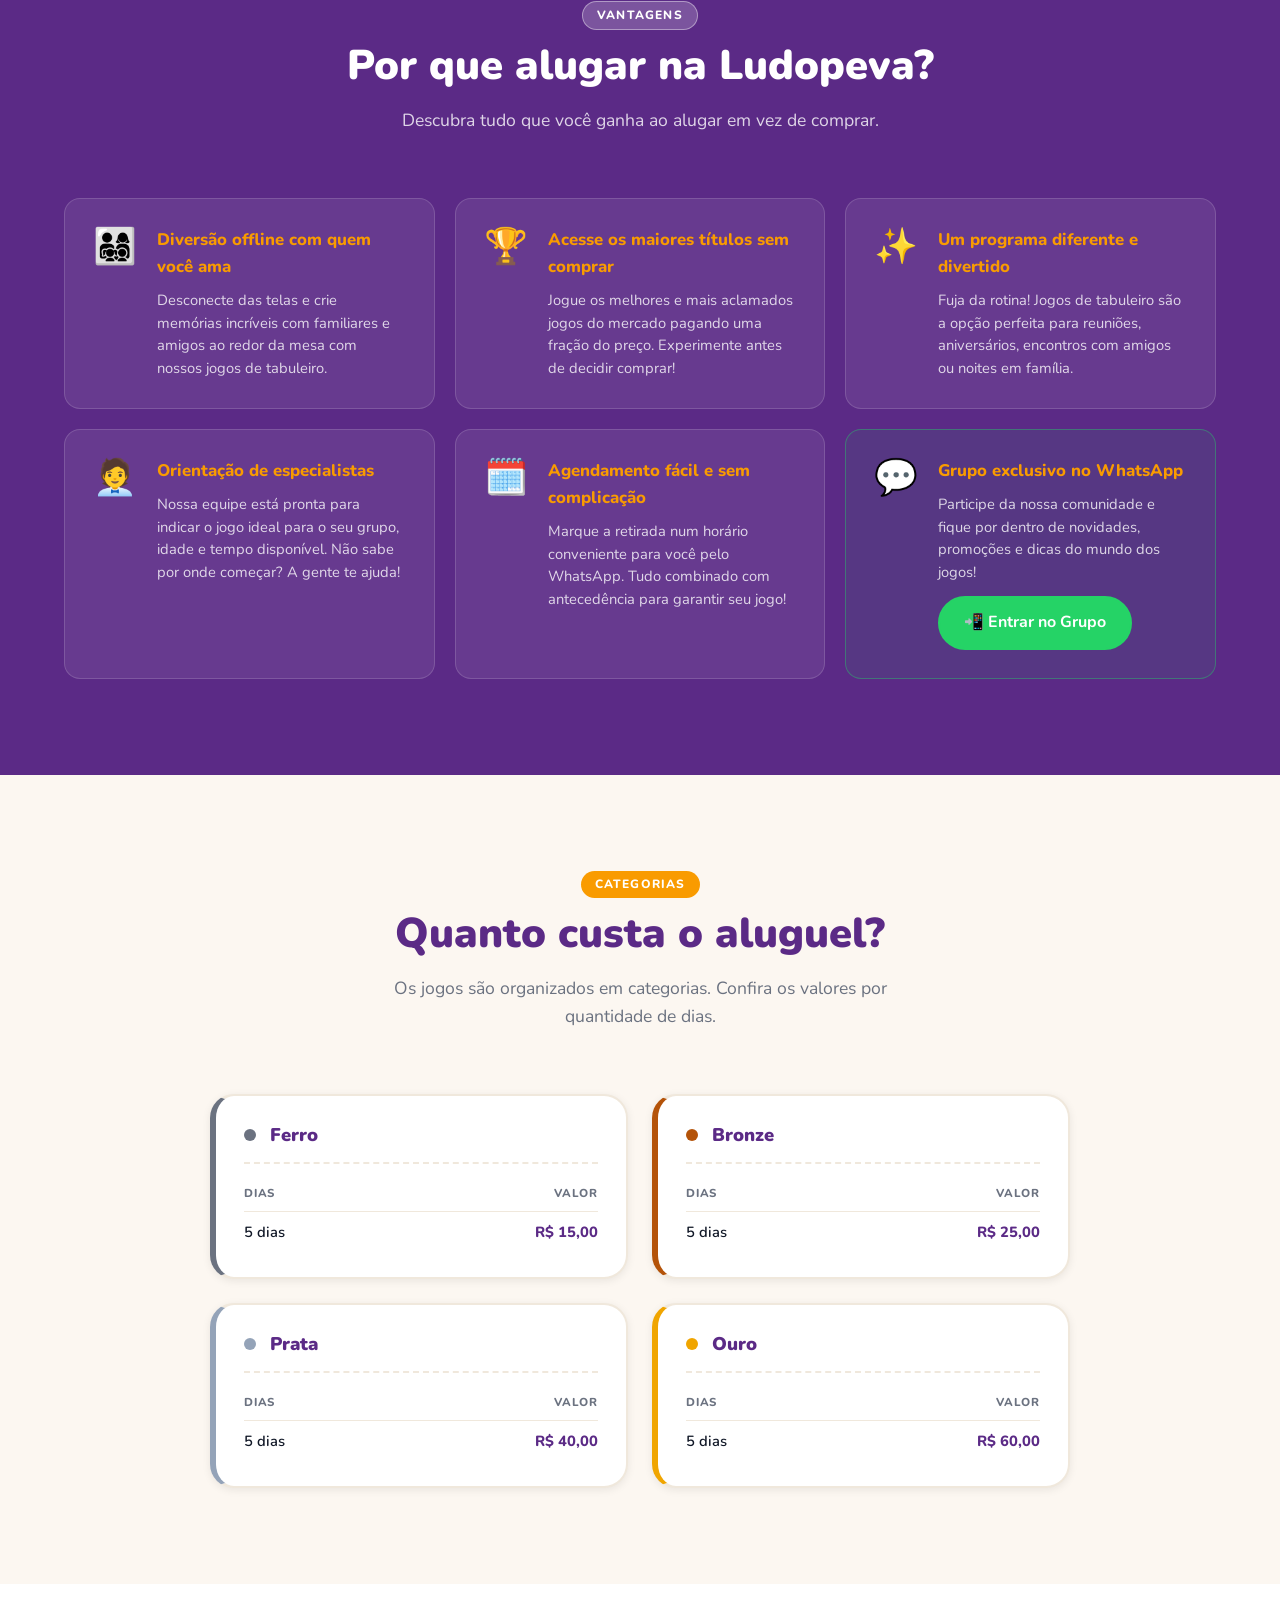
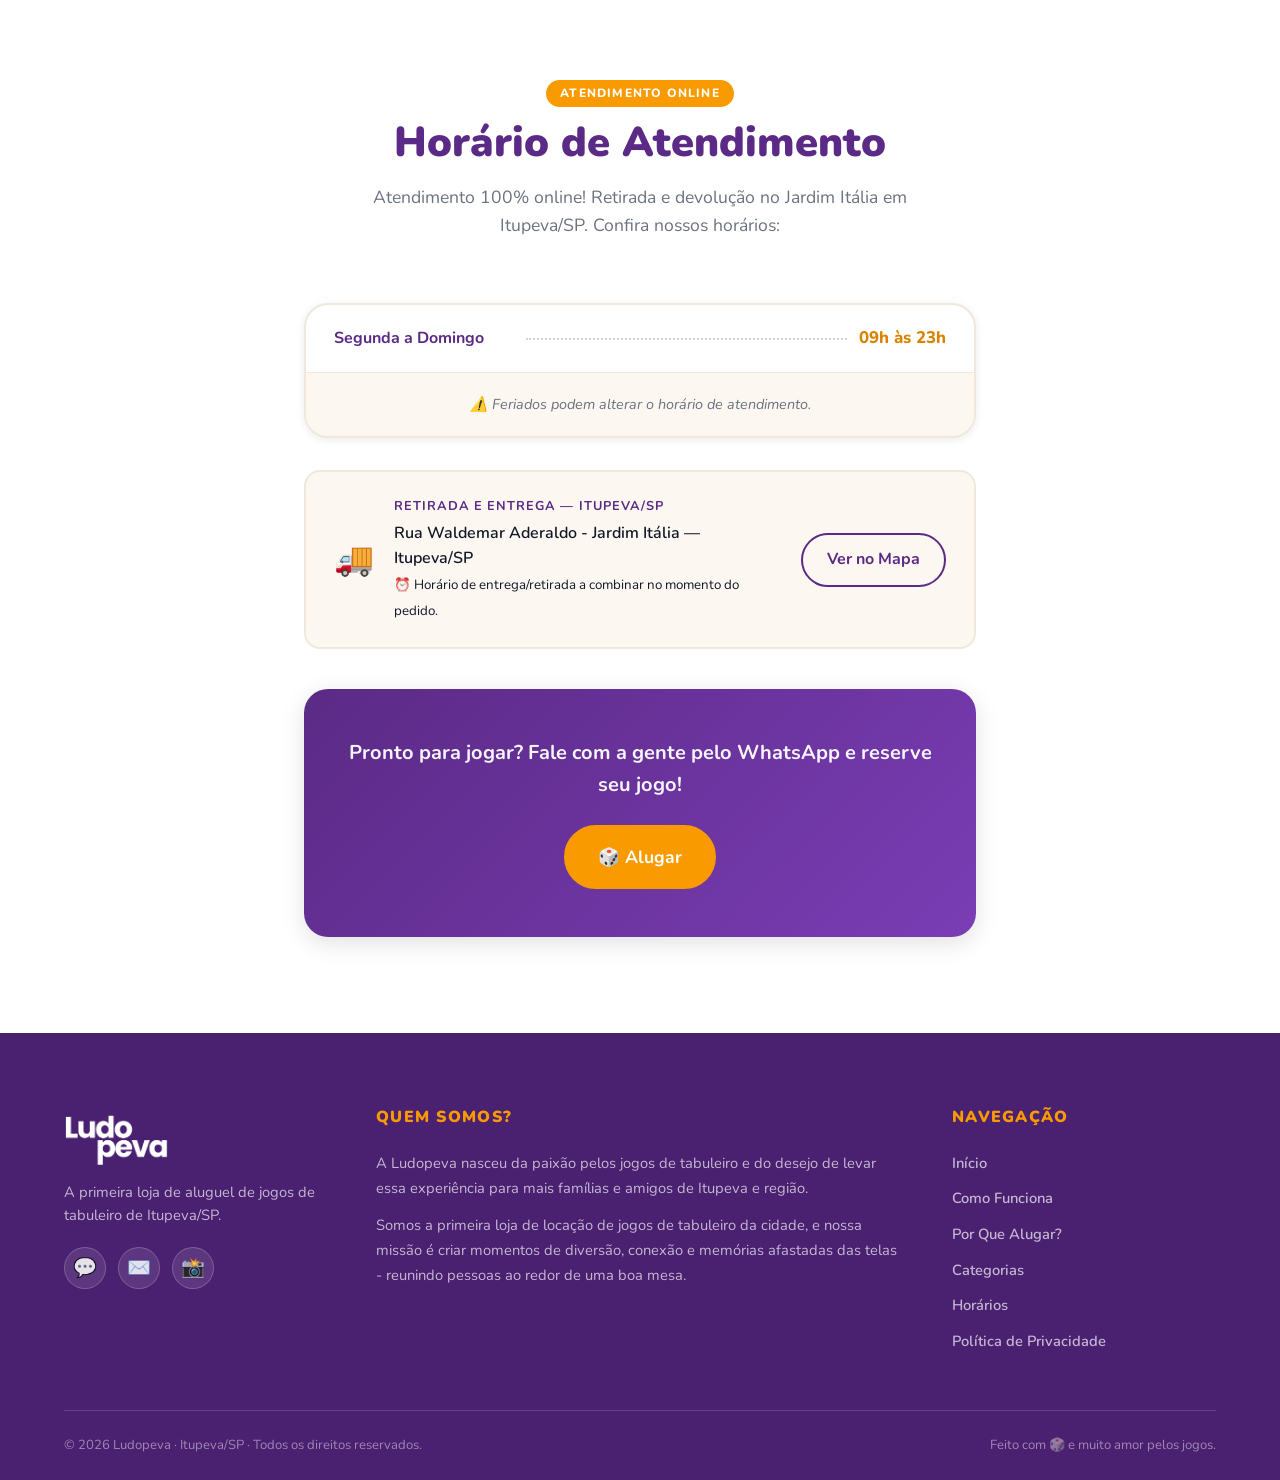
==== commit dc2e416e: "LGPD - cookie banner" ====
--- a/index.html
+++ b/index.html
@@ -9,24 +9,36 @@
   <meta property="og:title" content="Ludopeva – Aluguel de Jogos de Tabuleiro" />
   <meta property="og:description"
     content="Divirta-se com jogos de tabuleiro sem precisar comprar. A primeira loja de locação de Itupeva/SP!" />
-  <!-- Meta Pixel Code -->
+  <!-- Meta Pixel Code — carrega apenas após consentimento (LGPD) -->
   <script>
-    !function (f, b, e, v, n, t, s) {
-      if (f.fbq) return; n = f.fbq = function () {
-        n.callMethod ?
-          n.callMethod.apply(n, arguments) : n.queue.push(arguments)
-      };
-      if (!f._fbq) f._fbq = n; n.push = n; n.loaded = !0; n.version = '2.0';
-      n.queue = []; t = b.createElement(e); t.async = !0;
-      t.src = v; s = b.getElementsByTagName(e)[0];
-      s.parentNode.insertBefore(t, s)
-    }(window, document, 'script',
-      'https://connect.facebook.net/en_US/fbevents.js');
-    fbq('init', '1109927218013653');
-    fbq('track', 'PageView');
+    // Stub seguro: enfileira chamadas fbq() sem erros antes do consentimento
+    window.fbq = window.fbq || function () {
+      (window.fbq.queue = window.fbq.queue || []).push(arguments);
+    };
+
+    function loadMetaPixel() {
+      if (window._fbqLoaded) return;
+      window._fbqLoaded = true;
+      !function (f, b, e, v, n, t, s) {
+        n = f.fbq = function () {
+          n.callMethod ? n.callMethod.apply(n, arguments) : n.queue.push(arguments);
+        };
+        if (!f._fbq) f._fbq = n;
+        n.push = n; n.loaded = !0; n.version = '2.0';
+        n.queue = window.fbq.queue || [];
+        t = b.createElement(e); t.async = !0;
+        t.src = v; s = b.getElementsByTagName(e)[0];
+        s.parentNode.insertBefore(t, s);
+      }(window, document, 'script', 'https://connect.facebook.net/en_US/fbevents.js');
+      fbq('init', '1109927218013653');
+      fbq('track', 'PageView');
+    }
+
+    // Visita anterior já consentiu — carrega imediatamente, sem mostrar o banner
+    if (localStorage.getItem('cookie_consent') === 'granted') {
+      loadMetaPixel();
+    }
   </script>
-  <noscript><img height="1" width="1" style="display:none"
-      src="https://www.facebook.com/tr?id=1109927218013653&ev=PageView&noscript=1" /></noscript>
   <!-- End Meta Pixel Code -->
   <title>Ludopeva – Aluguel de Jogos de Tabuleiro · Itupeva/SP</title>
   <link rel="preconnect" href="https://fonts.googleapis.com" />
@@ -415,6 +427,7 @@
             <li><a href="#por-que-alugar">Por Que Alugar?</a></li>
             <li><a href="#categorias">Categorias</a></li>
             <li><a href="#horarios">Horários</a></li>
+            <li><a href="politica-de-privacidade.html">Política de Privacidade</a></li>
           </ul>
         </div>
       </div>
@@ -428,6 +441,20 @@
     </div>
   </footer>
 
+  <!-- Banner de Consentimento de Cookies (LGPD) -->
+  <div id="cookie-banner" role="dialog" aria-live="polite" aria-label="Aviso de cookies">
+    <div class="cookie-banner__content">
+      <p class="cookie-banner__text">
+        🎲 Usamos o <strong>Meta Pixel</strong> para entender se nossos anúncios no Instagram estão chegando às pessoas certas em Itupeva.
+        <a href="politica-de-privacidade.html" class="cookie-banner__link">Saiba mais →</a>
+      </p>
+      <div class="cookie-banner__actions">
+        <button id="cookie-accept" class="btn btn--primary">Aceitar</button>
+        <button id="cookie-reject" class="btn btn--ghost-dark">Recusar</button>
+      </div>
+    </div>
+  </div>
+
   <script src="script.js"></script>
 </body>
 
--- a/style.css
+++ b/style.css
@@ -981,3 +981,164 @@
     display: none;
   }
 }
+
+/* ── Privacy Policy Page ──────────────────────────────────────────── */
+.privacy-section {
+  margin-bottom: 48px;
+  padding-bottom: 40px;
+  border-bottom: 1px solid var(--cream-dk);
+}
+
+.privacy-section:last-child {
+  border-bottom: none;
+  margin-bottom: 0;
+}
+
+.privacy-section h2 {
+  font-size: 1.25rem;
+  font-weight: 900;
+  color: var(--purple);
+  margin-bottom: 16px;
+}
+
+.privacy-section p {
+  font-size: 0.95rem;
+  color: var(--gray-900);
+  line-height: 1.75;
+  margin-bottom: 12px;
+}
+
+.privacy-section p:last-child {
+  margin-bottom: 0;
+}
+
+.privacy-section ul {
+  list-style: disc;
+  padding-left: 24px;
+  margin: 12px 0;
+  display: flex;
+  flex-direction: column;
+  gap: 8px;
+}
+
+.privacy-section ul li {
+  font-size: 0.95rem;
+  color: var(--gray-900);
+  line-height: 1.65;
+}
+
+.privacy-section a {
+  color: var(--purple);
+  font-weight: 700;
+  text-decoration: underline;
+  transition: var(--transition);
+}
+
+.privacy-section a:hover {
+  color: var(--orange);
+}
+
+.privacy-note {
+  background: var(--cream-dk);
+  border-left: 4px solid var(--orange);
+  border-radius: 0 var(--radius-sm) var(--radius-sm) 0;
+  padding: 12px 16px !important;
+  font-size: 0.88rem !important;
+  color: var(--gray-600) !important;
+}
+
+/* ── Cookie Consent Banner (LGPD) ─────────────────────────────────── */
+#cookie-banner {
+  display: none;
+  position: fixed;
+  bottom: 0;
+  left: 0;
+  right: 0;
+  z-index: 9999;
+  background: var(--purple-dk);
+  border-top: 3px solid var(--orange);
+  box-shadow: 0 -4px 24px rgba(0, 0, 0, 0.35);
+  padding: 20px 24px;
+}
+
+#cookie-banner.is-visible {
+  display: block;
+}
+
+.cookie-banner__content {
+  max-width: var(--max-width);
+  margin: 0 auto;
+  display: flex;
+  align-items: center;
+  gap: 24px;
+  flex-wrap: wrap;
+}
+
+.cookie-banner__text {
+  flex: 1;
+  min-width: 260px;
+  font-size: 0.9rem;
+  color: rgba(255, 255, 255, 0.88);
+  line-height: 1.6;
+}
+
+.cookie-banner__text strong {
+  color: var(--orange);
+}
+
+.cookie-banner__link {
+  color: var(--orange);
+  font-weight: 700;
+  text-decoration: underline;
+  white-space: nowrap;
+  margin-left: 4px;
+}
+
+.cookie-banner__link:hover {
+  color: var(--orange-dk);
+}
+
+.cookie-banner__actions {
+  display: flex;
+  gap: 12px;
+  flex-shrink: 0;
+}
+
+.btn--ghost-dark {
+  display: inline-flex;
+  align-items: center;
+  background: transparent;
+  color: rgba(255, 255, 255, 0.75);
+  border: 2px solid rgba(255, 255, 255, 0.3);
+  padding: 12px 24px;
+  border-radius: 50px;
+  font-family: var(--font-base);
+  font-size: 1rem;
+  font-weight: 700;
+  cursor: pointer;
+  transition: var(--transition);
+  white-space: nowrap;
+}
+
+.btn--ghost-dark:hover {
+  color: var(--white);
+  border-color: rgba(255, 255, 255, 0.65);
+}
+
+@media (max-width: 600px) {
+  .cookie-banner__content {
+    flex-direction: column;
+    align-items: flex-start;
+    gap: 16px;
+  }
+
+  .cookie-banner__actions {
+    width: 100%;
+  }
+
+  .cookie-banner__actions .btn,
+  .cookie-banner__actions .btn--ghost-dark {
+    flex: 1;
+    justify-content: center;
+  }
+}
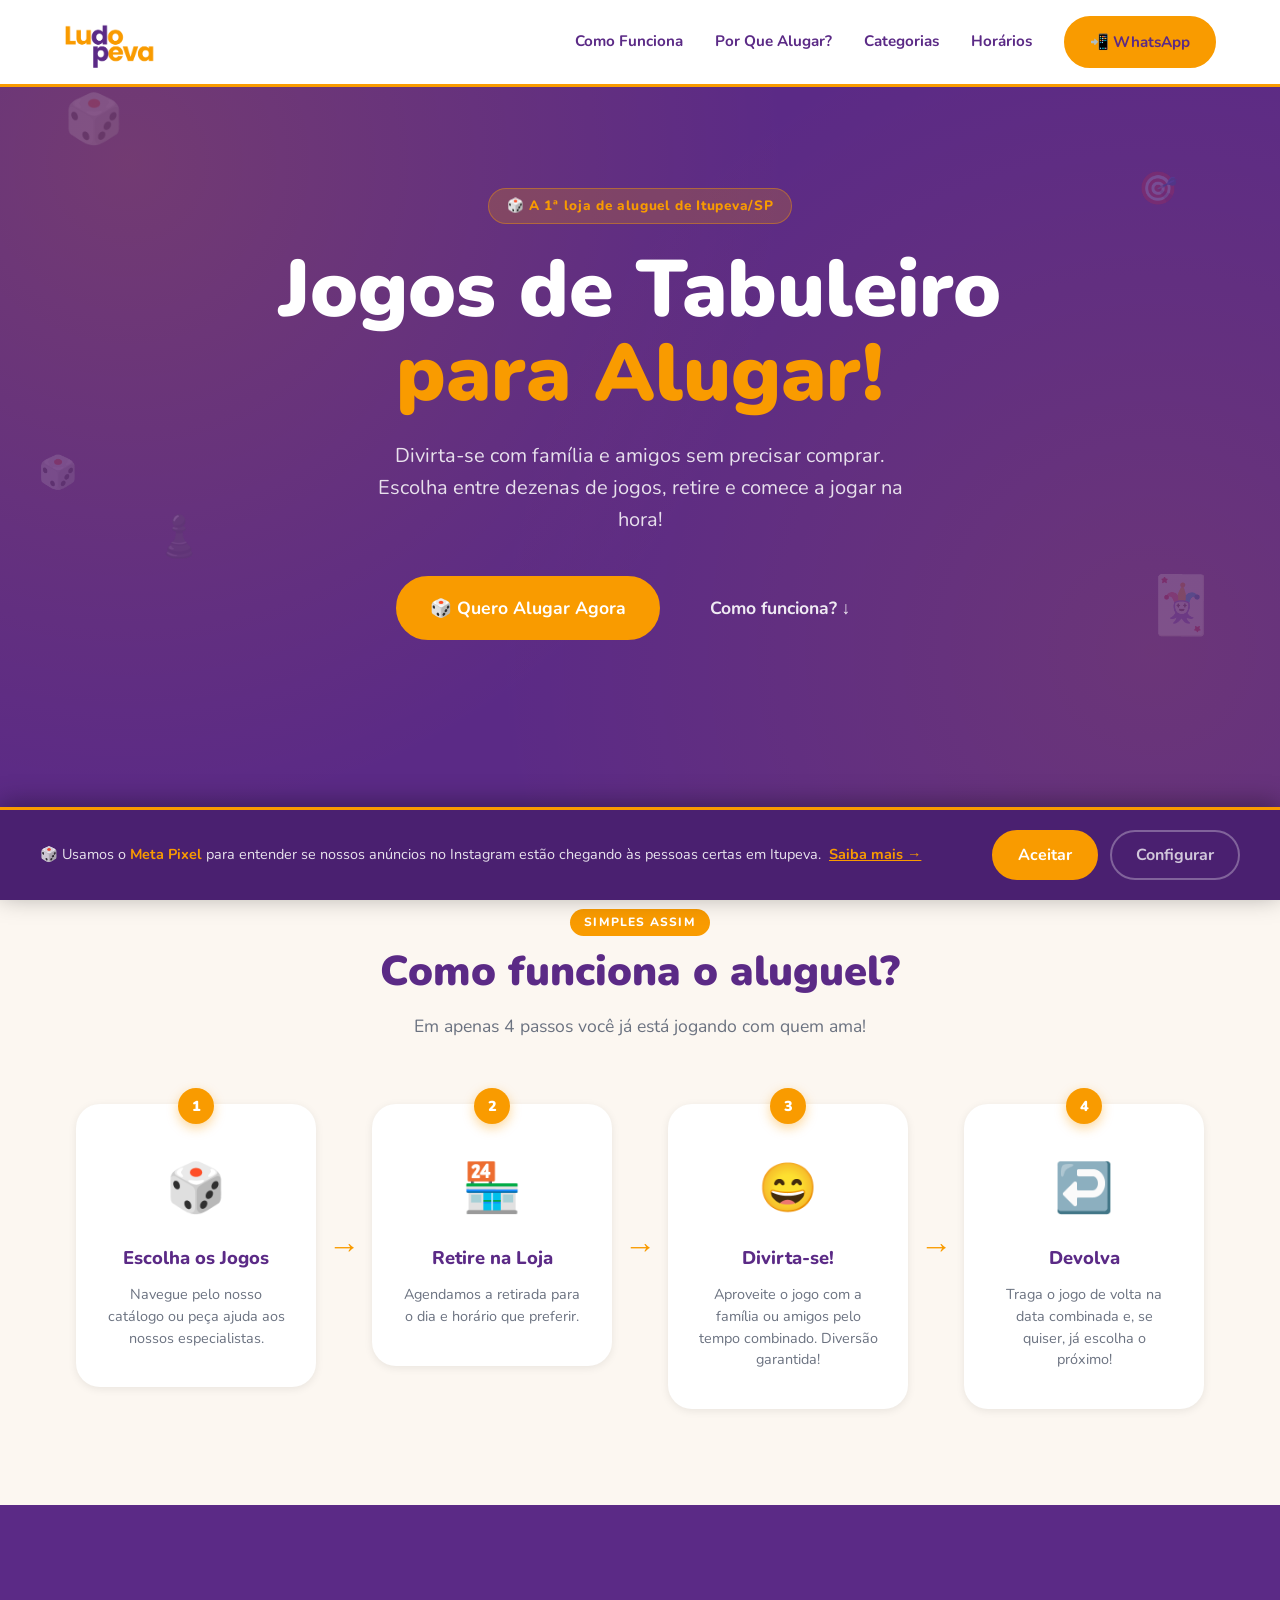
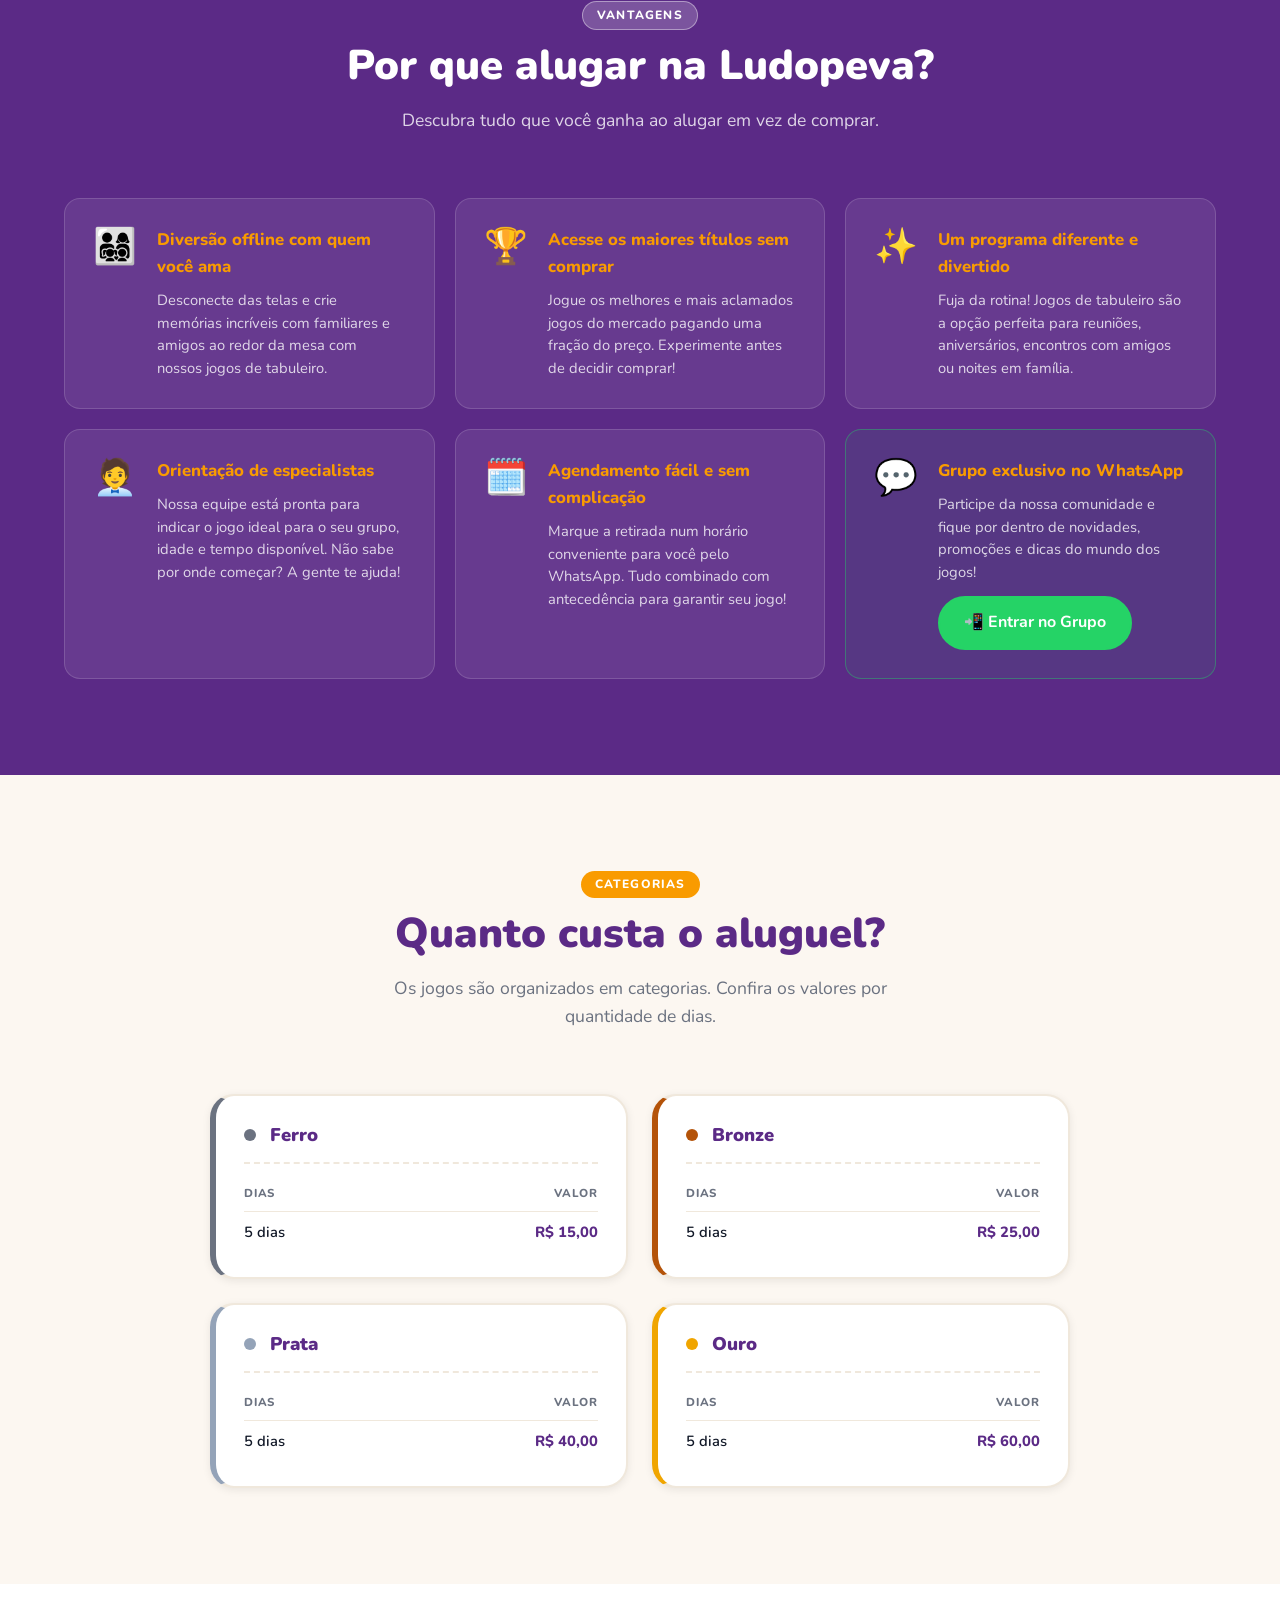
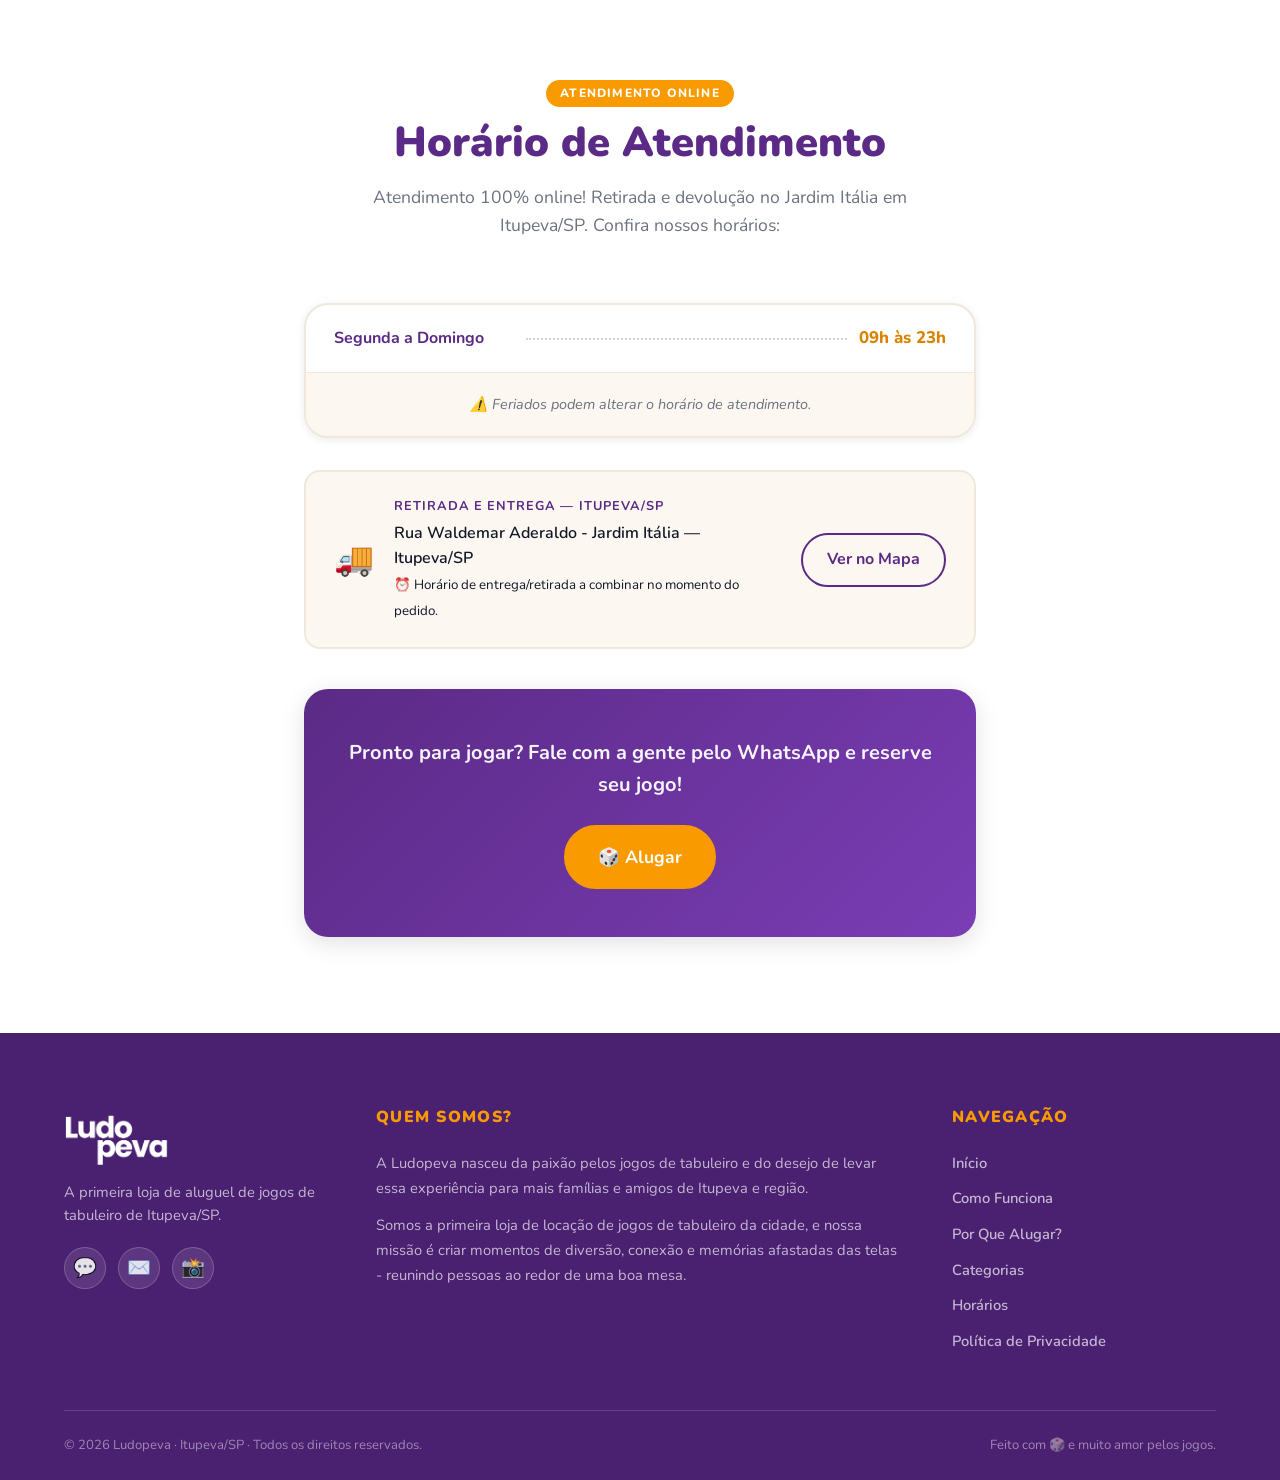
==== commit b7c19fea: "feat(cookie): troca botão Recusar por Configurar no banner O banner agora exibe apenas 'Aceitar' e '" ====
--- a/index.html
+++ b/index.html
@@ -6,9 +6,15 @@
   <meta name="viewport" content="width=device-width, initial-scale=1.0" />
   <meta name="description"
     content="Ludopeva – A primeira loja de aluguel de jogos de tabuleiro de Itupeva/SP. Escolha, retire, divirta-se e devolva!" />
+  <meta property="og:type" content="website" />
+  <meta property="og:url" content="https://ludopeva.com.br/" />
   <meta property="og:title" content="Ludopeva – Aluguel de Jogos de Tabuleiro" />
   <meta property="og:description"
     content="Divirta-se com jogos de tabuleiro sem precisar comprar. A primeira loja de locação de Itupeva/SP!" />
+  <meta property="og:image" content="https://ludopeva.com.br/logo.png" />
+  <meta property="og:image:alt" content="Logo Ludopeva" />
+  <meta name="twitter:card" content="summary_large_image" />
+  <meta name="twitter:image" content="https://ludopeva.com.br/logo.png" />
   <!-- Meta Pixel Code — carrega apenas após consentimento (LGPD) -->
   <script>
     // Stub seguro: enfileira chamadas fbq() sem erros antes do consentimento
@@ -373,7 +379,7 @@
           <p>Rua Waldemar Aderaldo - Jardim Itália — Itupeva/SP</p>
           <small>⏰ Horário de entrega/retirada a combinar no momento do pedido.</small>
         </div>
-        <a href="https://maps.google.com" target="_blank" rel="noopener noreferrer" class="btn btn--secondary">
+        <a href="https://www.google.com/maps/search/?api=1&query=Rua+Waldemar+Aderaldo,+Jardim+Itália,+Itupeva,+SP" target="_blank" rel="noopener noreferrer" class="btn btn--secondary">
           Ver no Mapa
         </a>
       </div>
@@ -450,7 +456,44 @@
       </p>
       <div class="cookie-banner__actions">
         <button id="cookie-accept" class="btn btn--primary">Aceitar</button>
-        <button id="cookie-reject" class="btn btn--ghost-dark">Recusar</button>
+        <button id="cookie-configure" class="btn btn--ghost-dark">Configurar</button>
+      </div>
+    </div>
+  </div>
+
+  <!-- Modal de Configurações de Cookies (LGPD) -->
+  <div id="cookie-modal" role="dialog" aria-modal="true" aria-label="Configurações de cookies" hidden>
+    <div class="cookie-modal__backdrop"></div>
+    <div class="cookie-modal__card">
+      <button class="cookie-modal__close" aria-label="Fechar configurações">✕</button>
+      <h2 class="cookie-modal__title">🎲 Configurações de Cookies</h2>
+      <p class="cookie-modal__description">
+        Escolha quais cookies você aceita. Cookies essenciais não podem ser desativados pois são necessários para o funcionamento básico do site.
+      </p>
+
+      <ul class="cookie-modal__list">
+        <li class="cookie-modal__item">
+          <div class="cookie-modal__item-info">
+            <strong>Cookies Essenciais</strong>
+            <span>Necessários para o funcionamento do site. Não coletam dados pessoais.</span>
+          </div>
+          <span class="cookie-modal__toggle cookie-modal__toggle--locked" aria-label="Sempre ativo">Sempre ativo</span>
+        </li>
+        <li class="cookie-modal__item">
+          <div class="cookie-modal__item-info">
+            <strong>Meta Pixel (Marketing)</strong>
+            <span>Usado para medir se nossos anúncios no Instagram chegam às pessoas certas em Itupeva. <a href="politica-de-privacidade.html" class="cookie-modal__link">Saiba mais →</a></span>
+          </div>
+          <label class="cookie-modal__toggle-wrap">
+            <input type="checkbox" id="cookie-toggle-marketing" checked>
+            <span class="cookie-modal__slider" role="switch" aria-checked="true"></span>
+          </label>
+        </li>
+      </ul>
+
+      <div class="cookie-modal__actions">
+        <button id="cookie-reject-all" class="btn btn--ghost-dark">Recusar todos</button>
+        <button id="cookie-save" class="btn btn--primary">Salvar preferências</button>
       </div>
     </div>
   </div>
--- a/style.css
+++ b/style.css
@@ -1142,3 +1142,200 @@
     justify-content: center;
   }
 }
+
+/* ── Cookie Settings Modal (LGPD) ─────────────────────────────────── */
+#cookie-modal[hidden] {
+  display: none;
+}
+
+#cookie-modal {
+  position: fixed;
+  inset: 0;
+  z-index: 10000;
+  display: flex;
+  align-items: center;
+  justify-content: center;
+  padding: 16px;
+}
+
+.cookie-modal__backdrop {
+  position: absolute;
+  inset: 0;
+  background: rgba(0, 0, 0, 0.6);
+  cursor: pointer;
+}
+
+.cookie-modal__card {
+  position: relative;
+  background: var(--white);
+  border-radius: 16px;
+  max-width: 540px;
+  width: 100%;
+  padding: 32px;
+  box-shadow: 0 16px 48px rgba(0, 0, 0, 0.3);
+  max-height: 90vh;
+  overflow-y: auto;
+}
+
+.cookie-modal__close {
+  position: absolute;
+  top: 16px;
+  right: 16px;
+  background: none;
+  border: none;
+  font-size: 1.1rem;
+  cursor: pointer;
+  color: var(--purple-dk);
+  padding: 4px 8px;
+  border-radius: 6px;
+  transition: var(--transition);
+  line-height: 1;
+}
+
+.cookie-modal__close:hover {
+  background: rgba(0, 0, 0, 0.07);
+}
+
+.cookie-modal__title {
+  font-size: 1.25rem;
+  color: var(--purple-dk);
+  margin-bottom: 8px;
+  padding-right: 32px;
+}
+
+.cookie-modal__description {
+  font-size: 0.875rem;
+  color: var(--text-mid);
+  line-height: 1.6;
+  margin-bottom: 24px;
+}
+
+.cookie-modal__list {
+  list-style: none;
+  padding: 0;
+  margin: 0 0 28px;
+  display: flex;
+  flex-direction: column;
+  gap: 16px;
+}
+
+.cookie-modal__item {
+  display: flex;
+  align-items: flex-start;
+  justify-content: space-between;
+  gap: 16px;
+  padding: 16px;
+  background: #f7f5ff;
+  border-radius: 10px;
+  border: 1px solid rgba(91, 51, 133, 0.1);
+}
+
+.cookie-modal__item-info {
+  display: flex;
+  flex-direction: column;
+  gap: 4px;
+  flex: 1;
+}
+
+.cookie-modal__item-info strong {
+  font-size: 0.9rem;
+  color: var(--purple-dk);
+}
+
+.cookie-modal__item-info span {
+  font-size: 0.8rem;
+  color: var(--text-mid);
+  line-height: 1.5;
+}
+
+.cookie-modal__link {
+  color: var(--orange);
+  font-weight: 700;
+  text-decoration: underline;
+}
+
+/* "Sempre ativo" badge */
+.cookie-modal__toggle--locked {
+  flex-shrink: 0;
+  font-size: 0.75rem;
+  font-weight: 700;
+  color: #2e7d32;
+  background: #e8f5e9;
+  border-radius: 20px;
+  padding: 4px 10px;
+  white-space: nowrap;
+  margin-top: 2px;
+}
+
+/* Toggle switch */
+.cookie-modal__toggle-wrap {
+  position: relative;
+  flex-shrink: 0;
+  width: 44px;
+  height: 24px;
+  margin-top: 2px;
+}
+
+.cookie-modal__toggle-wrap input {
+  opacity: 0;
+  width: 0;
+  height: 0;
+  position: absolute;
+}
+
+.cookie-modal__slider {
+  position: absolute;
+  inset: 0;
+  background: #ccc;
+  border-radius: 24px;
+  cursor: pointer;
+  transition: background 0.25s;
+}
+
+.cookie-modal__slider::before {
+  content: '';
+  position: absolute;
+  width: 18px;
+  height: 18px;
+  left: 3px;
+  top: 3px;
+  background: white;
+  border-radius: 50%;
+  transition: transform 0.25s;
+  box-shadow: 0 1px 4px rgba(0,0,0,0.2);
+}
+
+.cookie-modal__toggle-wrap input:checked + .cookie-modal__slider {
+  background: var(--orange);
+}
+
+.cookie-modal__toggle-wrap input:checked + .cookie-modal__slider::before {
+  transform: translateX(20px);
+}
+
+.cookie-modal__toggle-wrap input:focus-visible + .cookie-modal__slider {
+  outline: 3px solid var(--orange);
+  outline-offset: 2px;
+}
+
+.cookie-modal__actions {
+  display: flex;
+  gap: 12px;
+  justify-content: flex-end;
+}
+
+@media (max-width: 480px) {
+  .cookie-modal__card {
+    padding: 24px 20px;
+  }
+
+  .cookie-modal__actions {
+    flex-direction: column-reverse;
+  }
+
+  .cookie-modal__actions .btn,
+  .cookie-modal__actions .btn--ghost-dark {
+    width: 100%;
+    justify-content: center;
+  }
+}
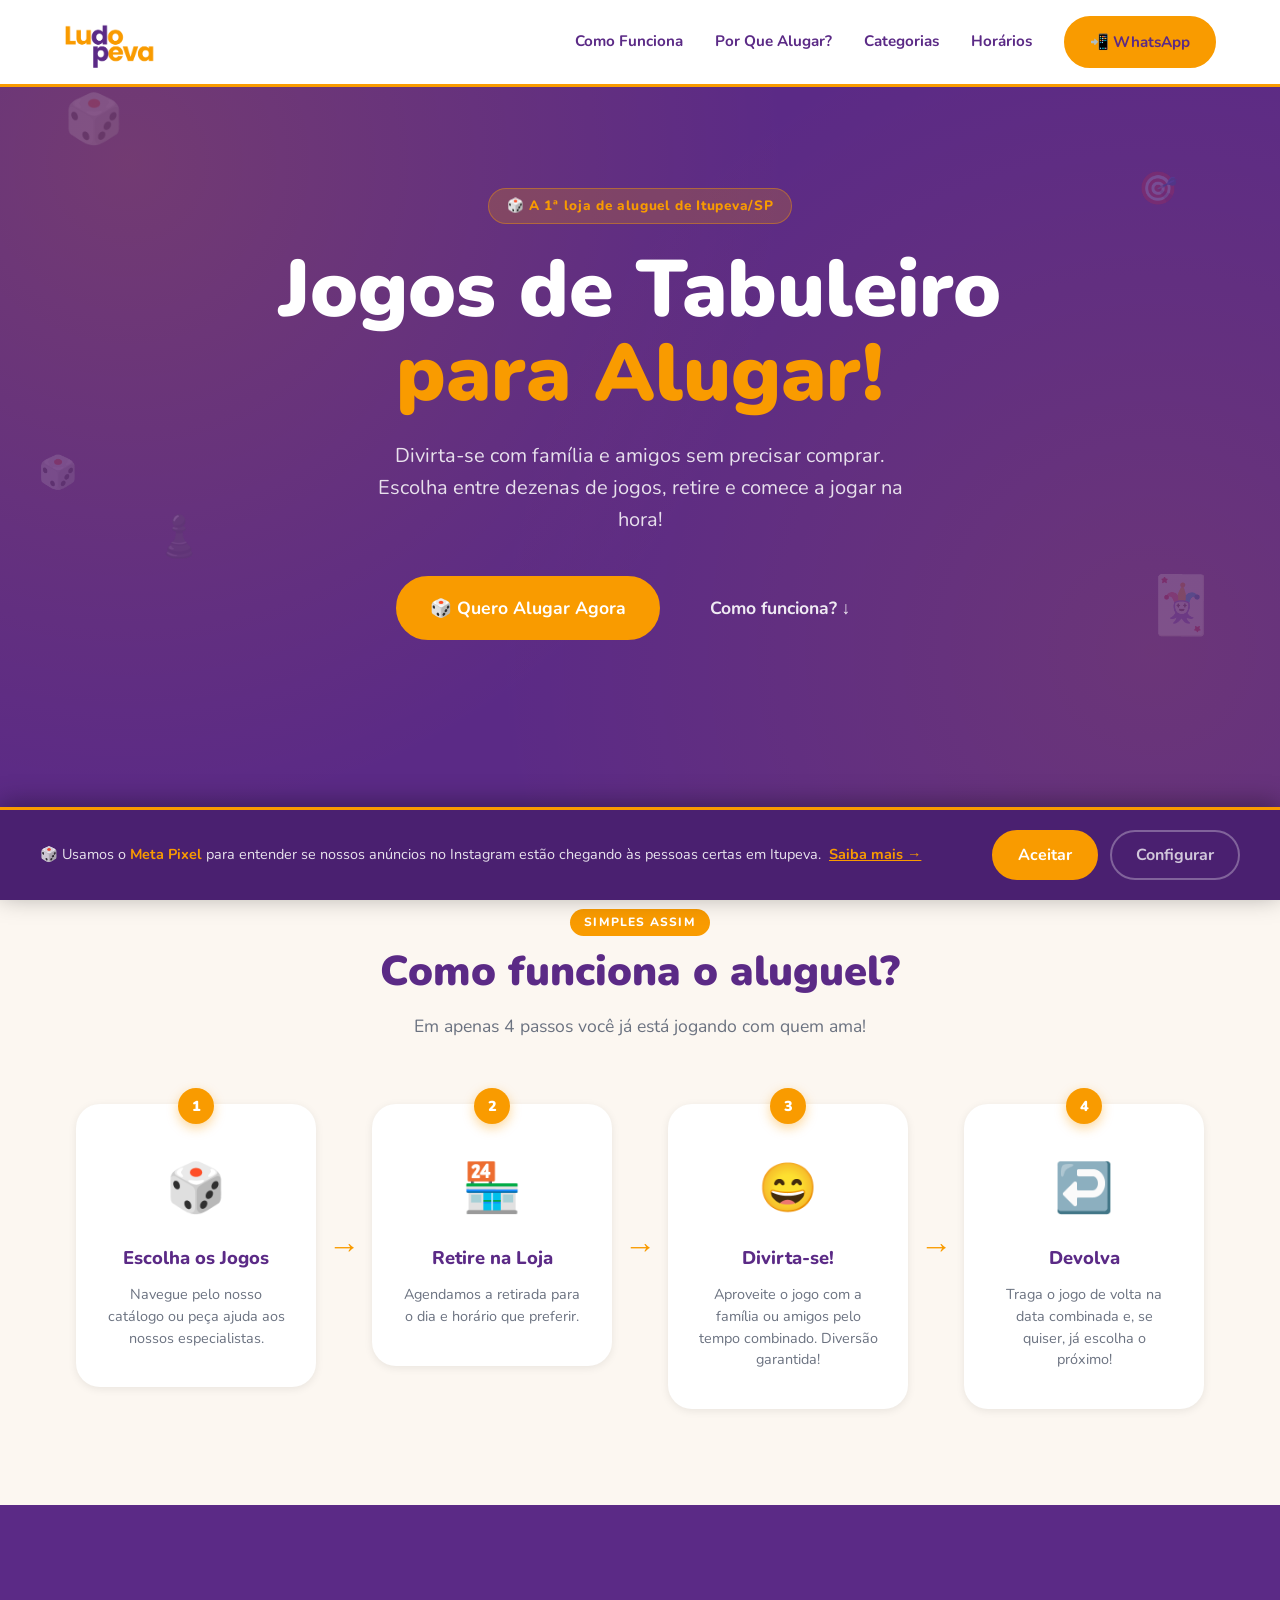
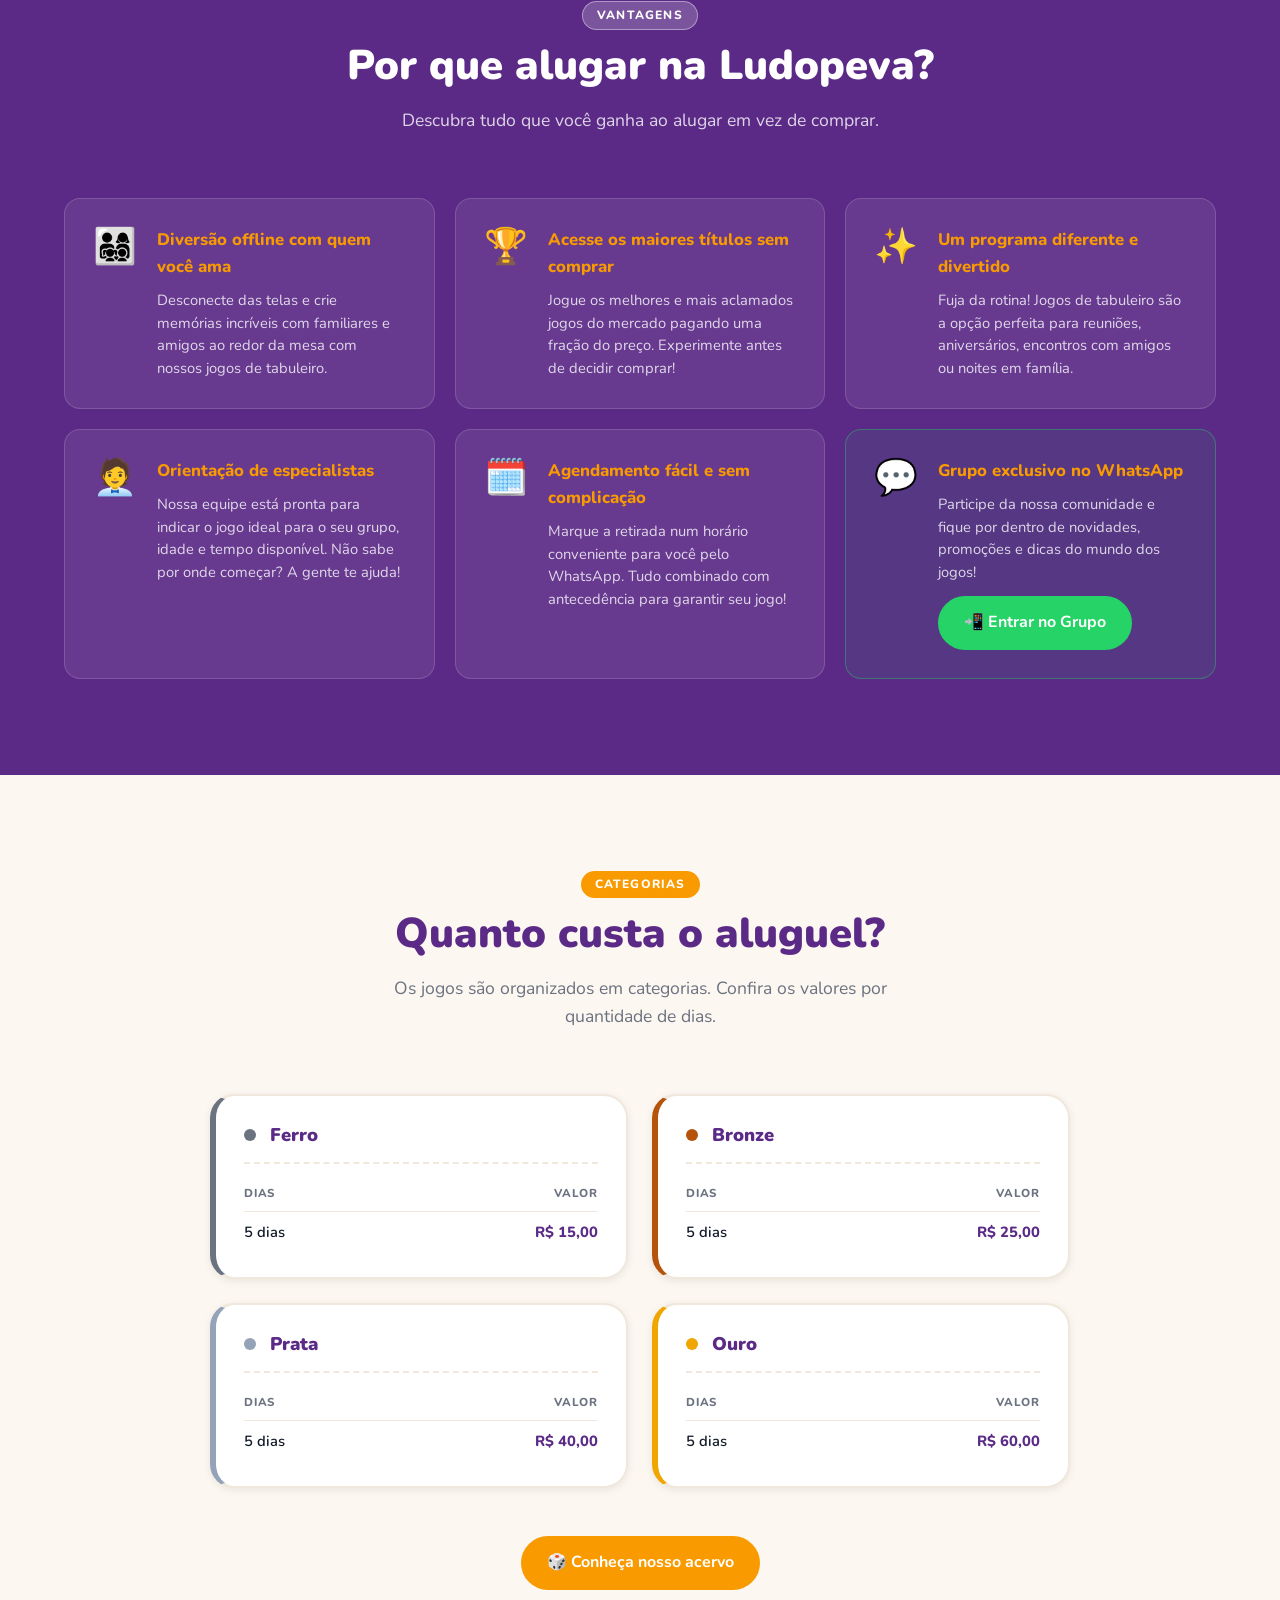
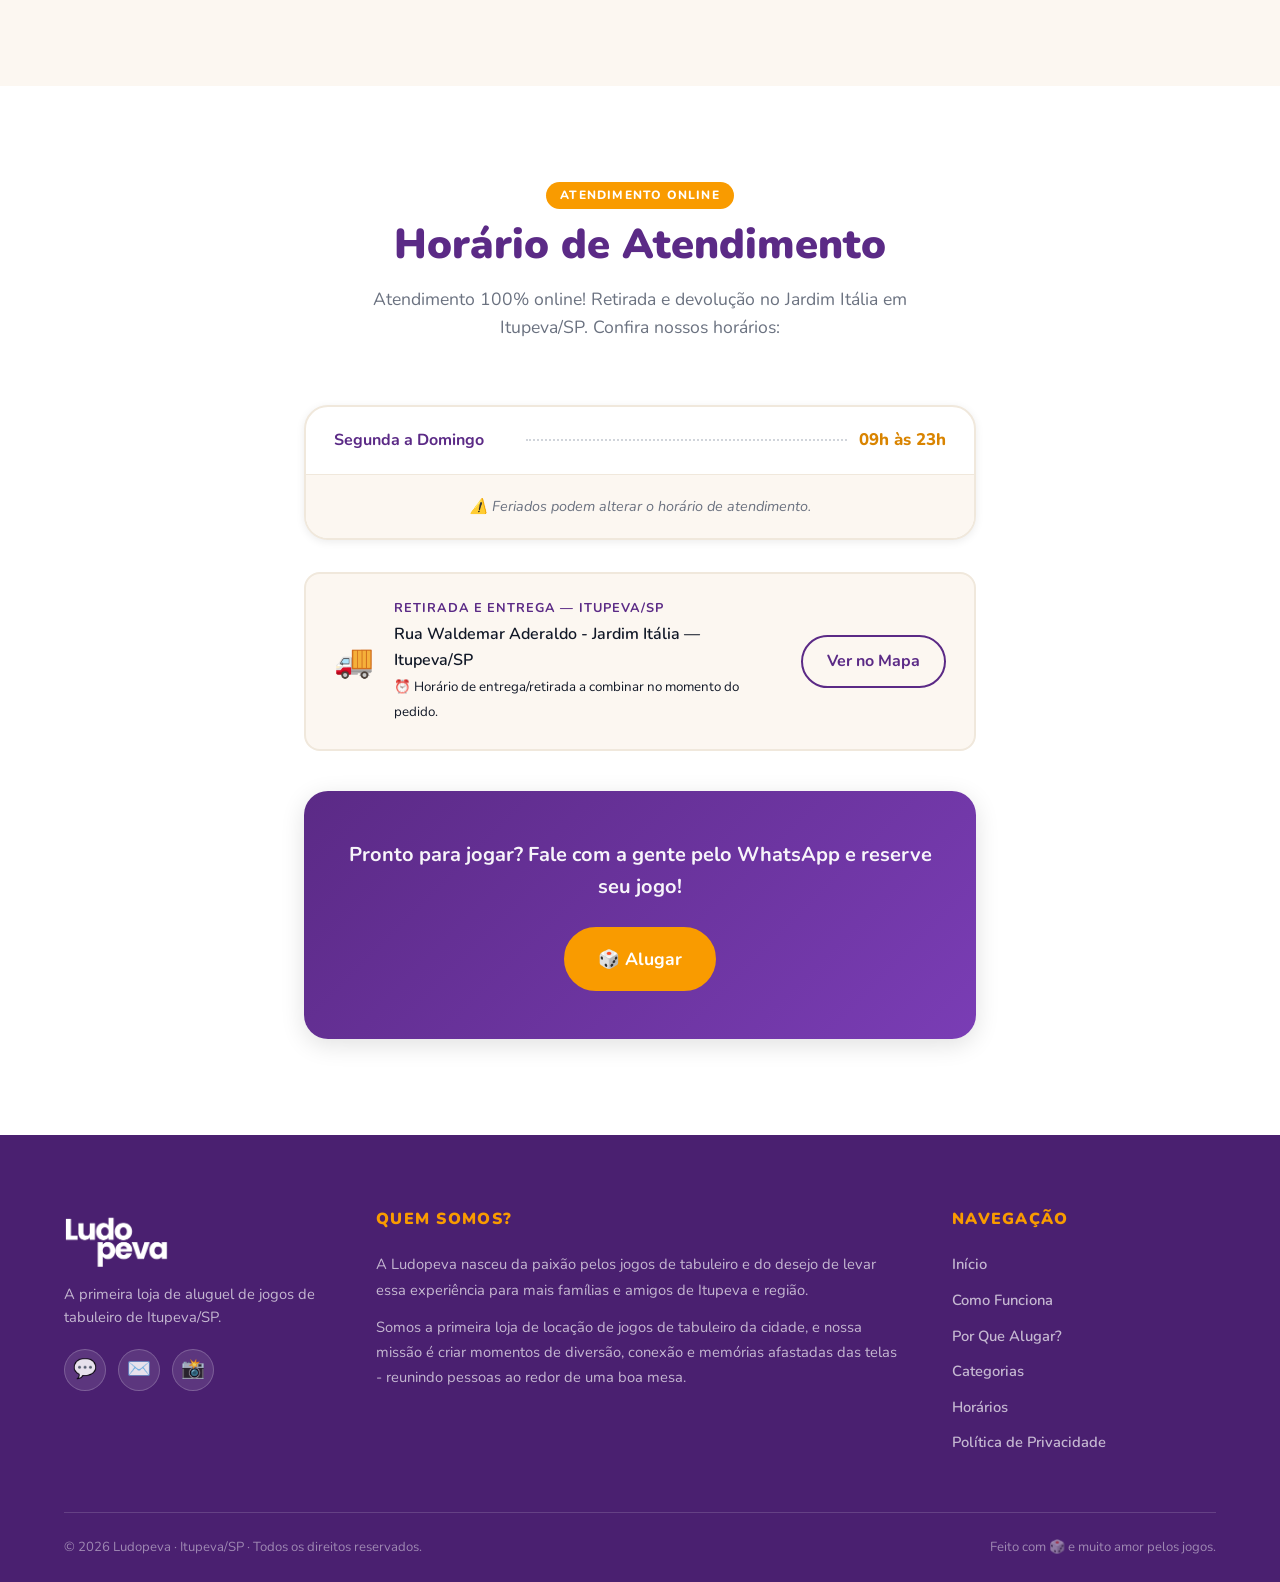
==== commit caba32e8: "feat(categorias): adiciona CTA "Conheça nosso acervo" após as categorias 🤖 Generated with [eca](http" ====
--- a/index.html
+++ b/index.html
@@ -348,6 +348,12 @@
         </div>
 
       </div>
+
+      <div class="section__cta">
+        <a href="https://ludopeva.lends.com.br" target="_blank" rel="noopener noreferrer" class="btn btn--primary">
+          🎲 Conheça nosso acervo
+        </a>
+      </div>
     </div>
   </section>
 
@@ -379,7 +385,8 @@
           <p>Rua Waldemar Aderaldo - Jardim Itália — Itupeva/SP</p>
           <small>⏰ Horário de entrega/retirada a combinar no momento do pedido.</small>
         </div>
-        <a href="https://www.google.com/maps/search/?api=1&query=Rua+Waldemar+Aderaldo,+Jardim+Itália,+Itupeva,+SP" target="_blank" rel="noopener noreferrer" class="btn btn--secondary">
+        <a href="https://www.google.com/maps/search/?api=1&query=Rua+Waldemar+Aderaldo,+Jardim+Itália,+Itupeva,+SP"
+          target="_blank" rel="noopener noreferrer" class="btn btn--secondary">
           Ver no Mapa
         </a>
       </div>
@@ -451,7 +458,8 @@
   <div id="cookie-banner" role="dialog" aria-live="polite" aria-label="Aviso de cookies">
     <div class="cookie-banner__content">
       <p class="cookie-banner__text">
-        🎲 Usamos o <strong>Meta Pixel</strong> para entender se nossos anúncios no Instagram estão chegando às pessoas certas em Itupeva.
+        🎲 Usamos o <strong>Meta Pixel</strong> para entender se nossos anúncios no Instagram estão chegando às pessoas
+        certas em Itupeva.
         <a href="politica-de-privacidade.html" class="cookie-banner__link">Saiba mais →</a>
       </p>
       <div class="cookie-banner__actions">
@@ -468,7 +476,8 @@
       <button class="cookie-modal__close" aria-label="Fechar configurações">✕</button>
       <h2 class="cookie-modal__title">🎲 Configurações de Cookies</h2>
       <p class="cookie-modal__description">
-        Escolha quais cookies você aceita. Cookies essenciais não podem ser desativados pois são necessários para o funcionamento básico do site.
+        Escolha quais cookies você aceita. Cookies essenciais não podem ser desativados pois são necessários para o
+        funcionamento básico do site.
       </p>
 
       <ul class="cookie-modal__list">
@@ -482,7 +491,8 @@
         <li class="cookie-modal__item">
           <div class="cookie-modal__item-info">
             <strong>Meta Pixel (Marketing)</strong>
-            <span>Usado para medir se nossos anúncios no Instagram chegam às pessoas certas em Itupeva. <a href="politica-de-privacidade.html" class="cookie-modal__link">Saiba mais →</a></span>
+            <span>Usado para medir se nossos anúncios no Instagram chegam às pessoas certas em Itupeva. <a
+                href="politica-de-privacidade.html" class="cookie-modal__link">Saiba mais →</a></span>
           </div>
           <label class="cookie-modal__toggle-wrap">
             <input type="checkbox" id="cookie-toggle-marketing" checked>
--- a/style.css
+++ b/style.css
@@ -157,6 +157,12 @@
 
 .section__header--light .section__subtitle {
   color: rgba(255,255,255,.8);
+}
+
+.section__cta {
+  display: flex;
+  justify-content: center;
+  margin-top: 48px;
 }
 
 .section__tag {
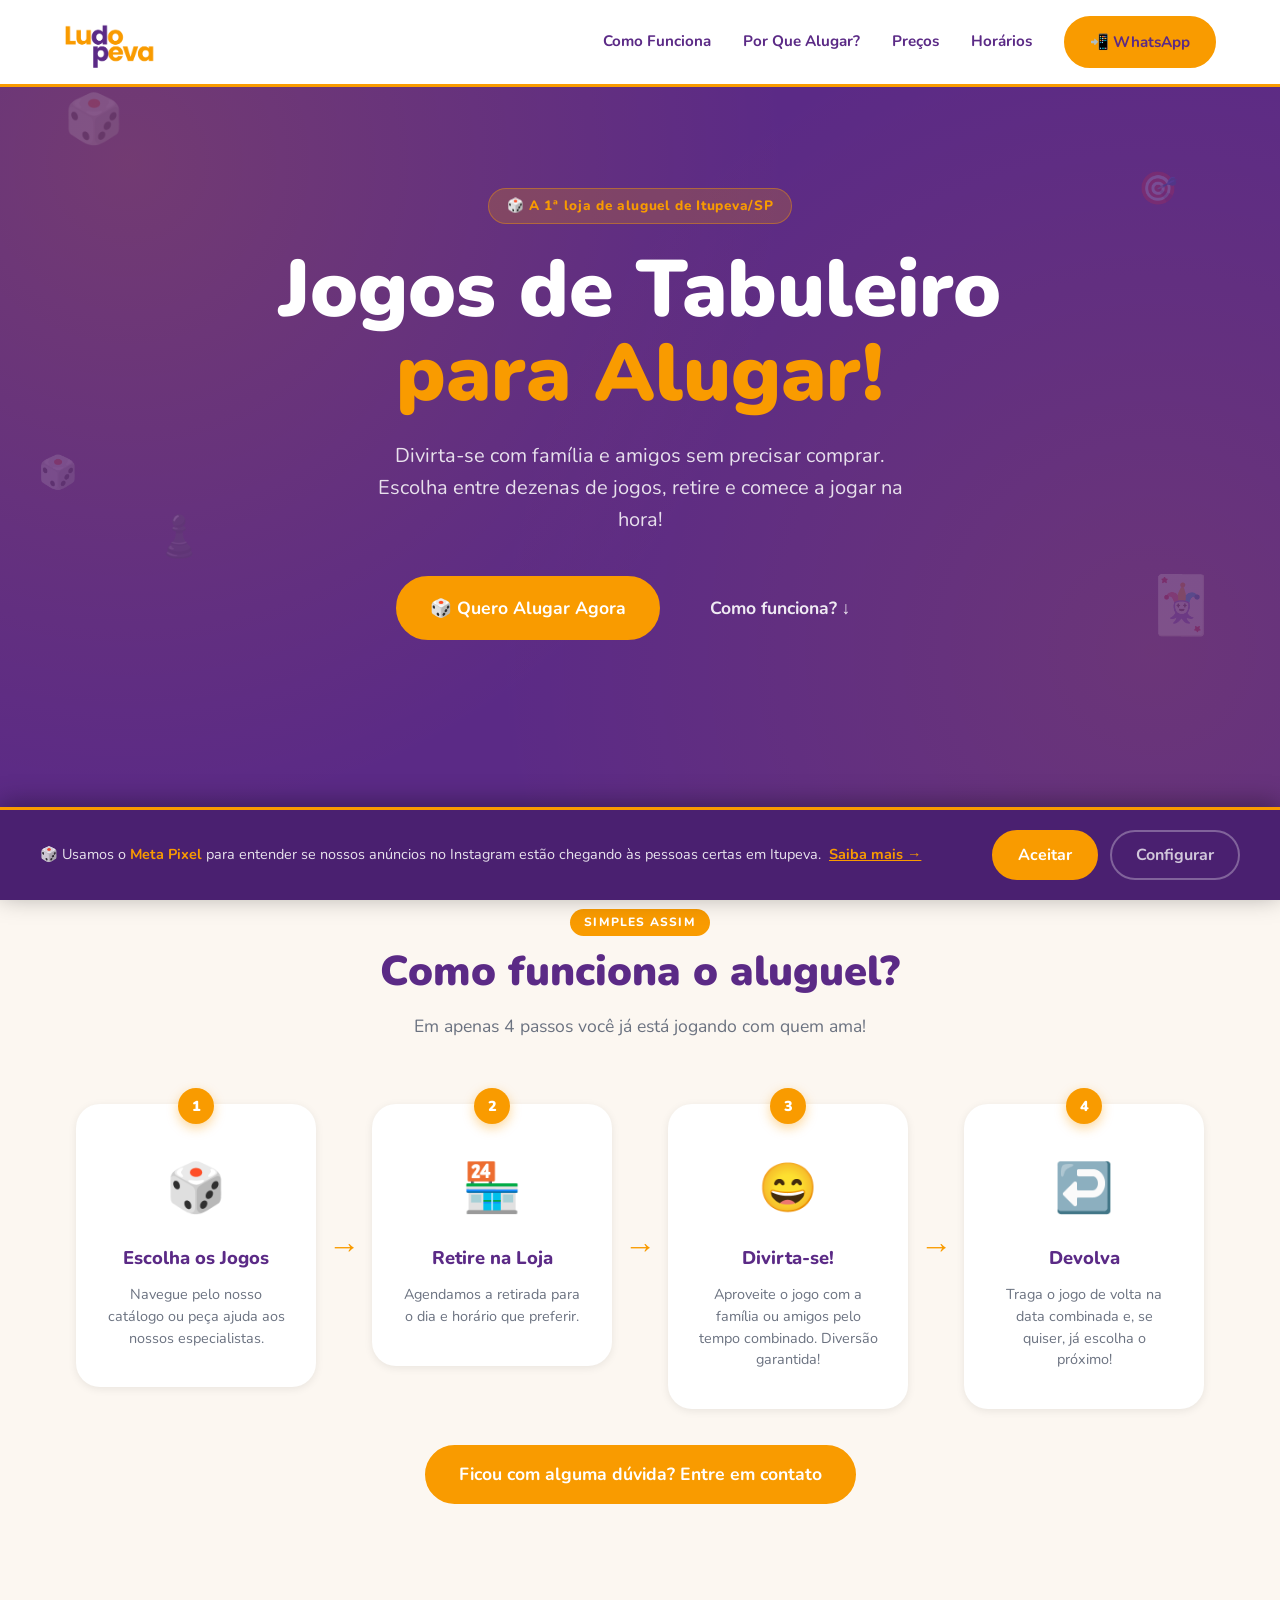
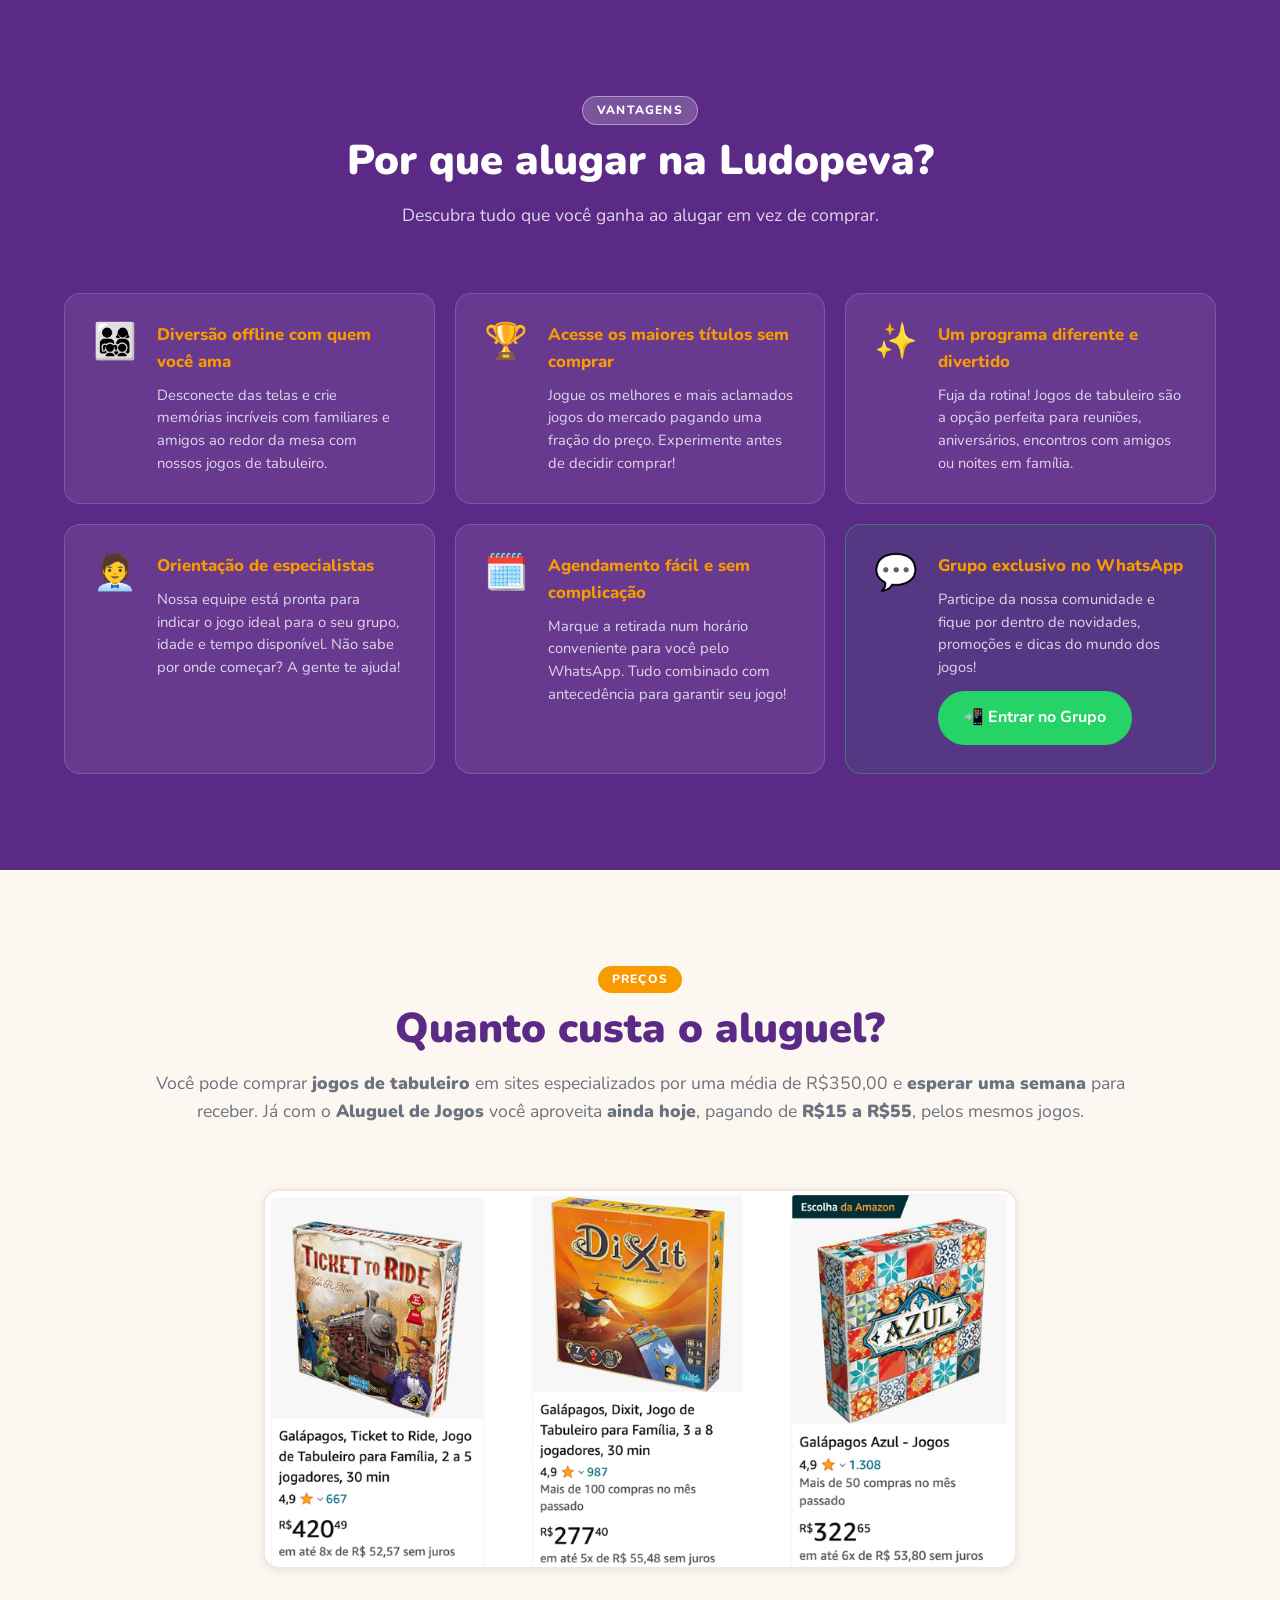
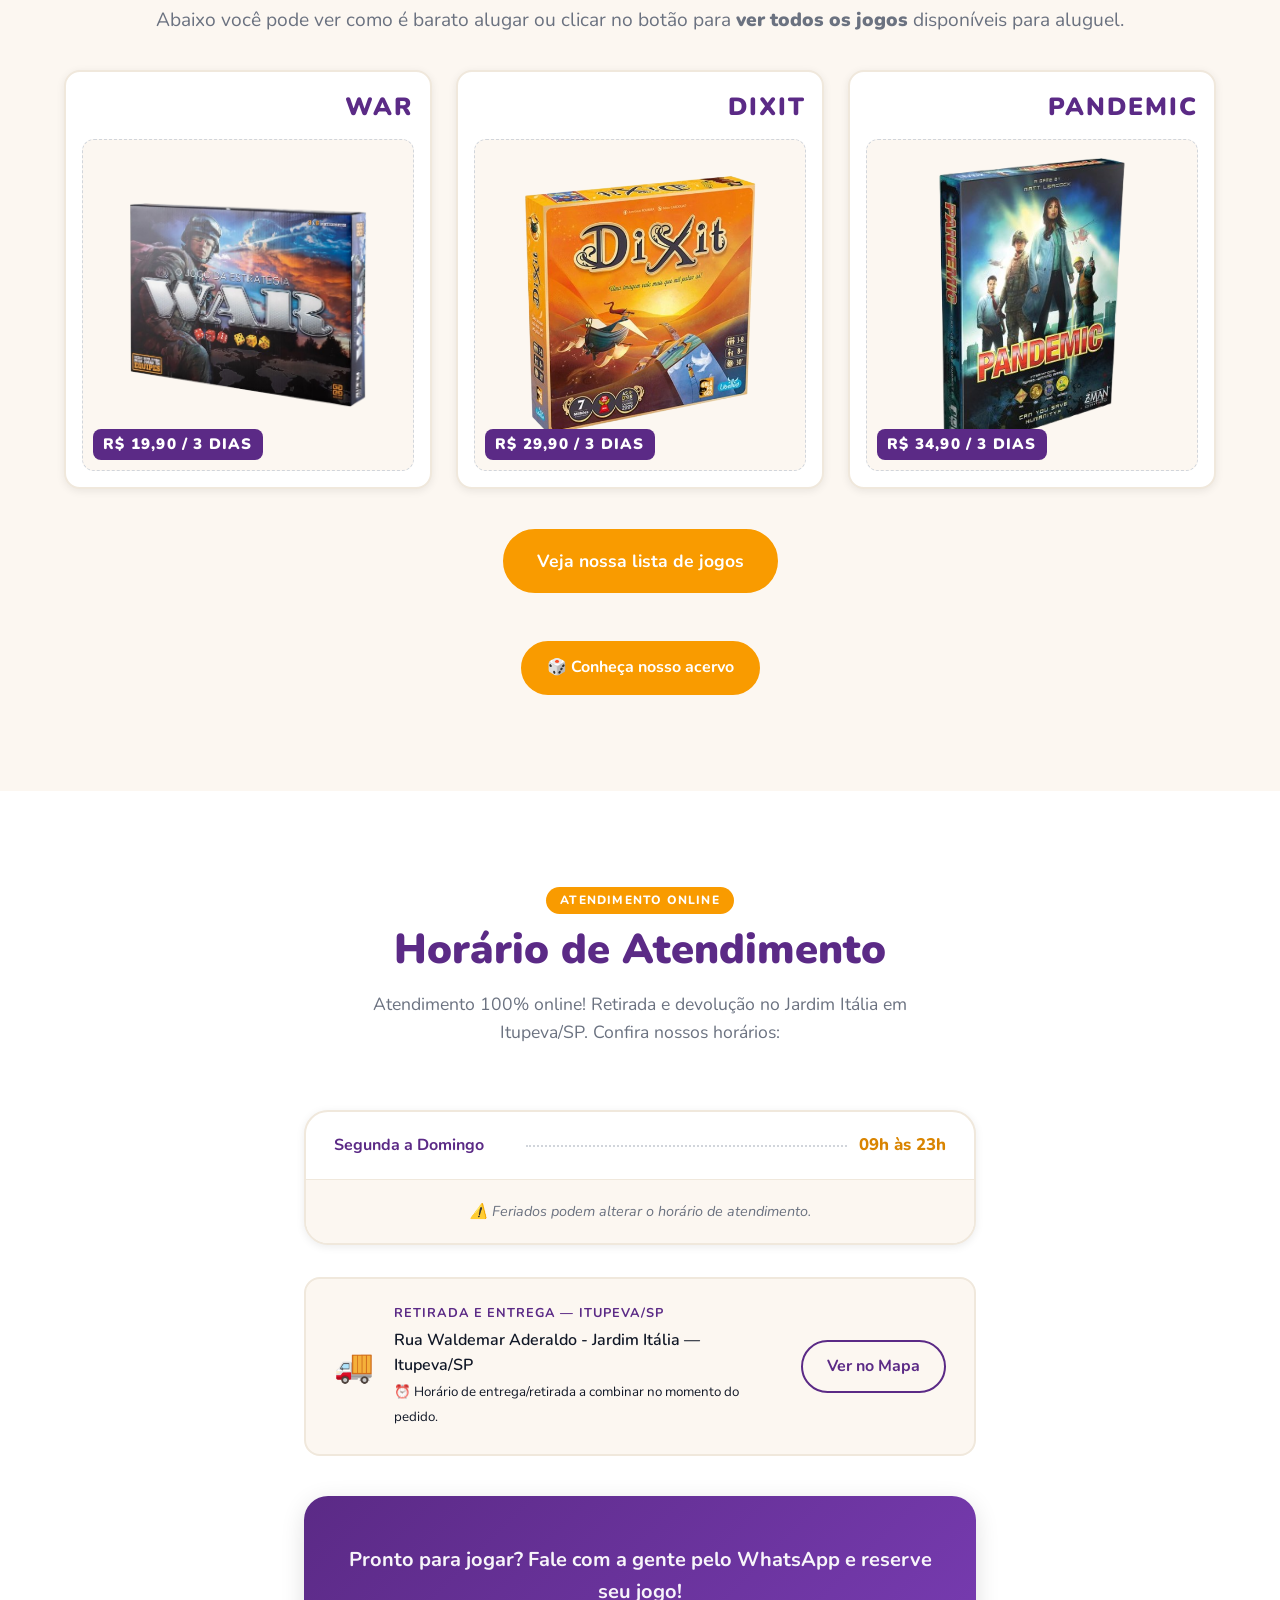
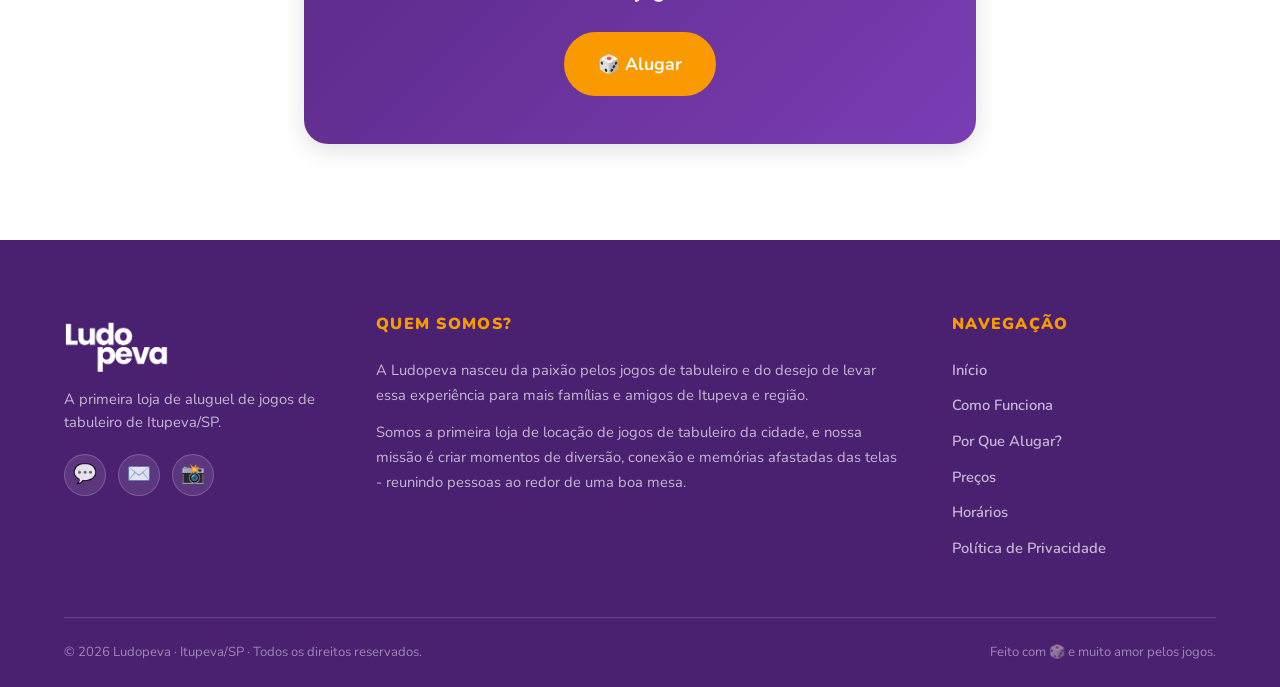
==== commit 8b76e1f4: "altera seção de categoria por preços" ====
--- a/index.html
+++ b/index.html
@@ -63,7 +63,7 @@
         <ul class="navbar__links">
           <li><a href="#como-funciona">Como Funciona</a></li>
           <li><a href="#por-que-alugar">Por Que Alugar?</a></li>
-          <li><a href="#categorias">Categorias</a></li>
+          <li><a href="#categorias">Preços</a></li>
           <li><a href="#horarios">Horários</a></li>
           <li>
             <a href="https://wa.me/5511936181891?text=Gostaria+de+mais+informações+sobre+os+jogos+para+aluguel"
@@ -162,6 +162,13 @@
           </p>
         </div>
       </div>
+
+      <div class="how-it-works-cta">
+        <a href="https://wa.me/5511936181891?text=Ol%C3%A1%2C%20gostaria%20de%20saber%20mais%20sobre%20aluguel%20de%20jogos."
+          target="_blank" rel="noopener noreferrer" class="btn btn--primary btn--lg how-it-works-cta__btn">
+          Ficou com alguma dúvida? Entre em contato
+        </a>
+      </div>
     </div>
   </section>
 
@@ -254,99 +261,62 @@
   <section class="section section--light" id="categorias">
     <div class="container">
       <div class="section__header">
-        <span class="section__tag">Categorias</span>
+        <span class="section__tag">Preços</span>
         <h2 class="section__title">Quanto custa o aluguel?</h2>
-        <p class="section__subtitle">
-          Os jogos são organizados em categorias. Confira os valores por quantidade de dias.
+        <p class="section__subtitle categorias__subtitle">
+          Você pode comprar <strong>jogos de tabuleiro</strong> em sites especializados por uma média de
+          R$350,00 e <strong>esperar uma semana</strong> para receber. Já com o
+          <strong>Aluguel de Jogos</strong> você aproveita <strong>ainda hoje</strong>, pagando de
+          <strong>R$15 a R$55</strong>, pelos mesmos jogos.
         </p>
       </div>
 
-      <div class="category-grid">
-
-        <div class="category-card category-card--ferro">
-          <div class="category-card__header">
-            <div class="category-card__dot"></div>
-            <h3 class="category-card__name">Ferro</h3>
-          </div>
-          <table class="category-card__table">
-            <thead>
-              <tr>
-                <th>Dias</th>
-                <th>Valor</th>
-              </tr>
-            </thead>
-            <tbody>
-              <tr>
-                <td>5 dias</td>
-                <td>R$ 15,00</td>
-              </tr>
-            </tbody>
-          </table>
-        </div>
-
-        <div class="category-card category-card--bronze">
-          <div class="category-card__header">
-            <div class="category-card__dot"></div>
-            <h3 class="category-card__name">Bronze</h3>
-          </div>
-          <table class="category-card__table">
-            <thead>
-              <tr>
-                <th>Dias</th>
-                <th>Valor</th>
-              </tr>
-            </thead>
-            <tbody>
-              <tr>
-                <td>5 dias</td>
-                <td>R$ 25,00</td>
-              </tr>
-            </tbody>
-          </table>
-        </div>
-
-        <div class="category-card category-card--prata">
-          <div class="category-card__header">
-            <div class="category-card__dot"></div>
-            <h3 class="category-card__name">Prata</h3>
-          </div>
-          <table class="category-card__table">
-            <thead>
-              <tr>
-                <th>Dias</th>
-                <th>Valor</th>
-              </tr>
-            </thead>
-            <tbody>
-              <tr>
-                <td>5 dias</td>
-                <td>R$ 40,00</td>
-              </tr>
-            </tbody>
-          </table>
-        </div>
-
-        <div class="category-card category-card--ouro">
-          <div class="category-card__header">
-            <div class="category-card__dot"></div>
-            <h3 class="category-card__name">Ouro</h3>
-          </div>
-          <table class="category-card__table">
-            <thead>
-              <tr>
-                <th>Dias</th>
-                <th>Valor</th>
-              </tr>
-            </thead>
-            <tbody>
-              <tr>
-                <td>5 dias</td>
-                <td>R$ 60,00</td>
-              </tr>
-            </tbody>
-          </table>
-        </div>
-
+      <div class="purchase-grid" aria-label="Referência de preço para compra">
+        <img src="img/jogos_valores.png"
+          alt="Comparação de valores médios de compra de jogos de tabuleiro"
+          class="purchase-grid__image" />
+      </div>
+
+      <p class="pricing-note">
+        Abaixo você pode ver como é barato alugar ou clicar no botão para <strong>ver todos os jogos</strong>
+        disponíveis para aluguel.
+      </p>
+
+      <div class="category-showcase">
+        <a class="category-showcase-card category-showcase-card--link"
+          href="https://ludopeva.lends.com.br/boardgame/war"
+          target="_blank" rel="noopener noreferrer" aria-label="Ver detalhes do jogo WAR">
+          <h3 class="category-showcase-card__title">WAR</h3>
+          <div class="category-showcase-card__box">
+            <img src="img/war.png" alt="Jogo de tabuleiro WAR" class="category-showcase-card__image" />
+            <p class="category-showcase-card__price">R$ 19,90 / 3 dias</p>
+          </div>
+        </a>
+        <a class="category-showcase-card category-showcase-card--link"
+          href="https://ludopeva.lends.com.br/boardgame/dixit"
+          target="_blank" rel="noopener noreferrer" aria-label="Ver detalhes do jogo DIXIT">
+          <h3 class="category-showcase-card__title">DIXIT</h3>
+          <div class="category-showcase-card__box">
+            <img src="img/dixit.png" alt="Jogo de tabuleiro DIXIT" class="category-showcase-card__image" />
+            <p class="category-showcase-card__price">R$ 29,90 / 3 dias</p>
+          </div>
+        </a>
+        <a class="category-showcase-card category-showcase-card--link category-showcase-card--pandemic"
+          href="https://ludopeva.lends.com.br/boardgame/pandemic"
+          target="_blank" rel="noopener noreferrer" aria-label="Ver detalhes do jogo PANDEMIC">
+          <h3 class="category-showcase-card__title">PANDEMIC</h3>
+          <div class="category-showcase-card__box">
+            <img src="img/pandemic.png" alt="Jogo de tabuleiro PANDEMIC" class="category-showcase-card__image" />
+            <p class="category-showcase-card__price">R$ 34,90 / 3 dias</p>
+          </div>
+        </a>
+      </div>
+
+      <div class="category-cta">
+        <a href="https://ludopeva.lends.com.br/"
+          target="_blank" rel="noopener noreferrer" class="btn btn--outline btn--lg">
+          Veja nossa lista de jogos
+        </a>
       </div>
 
       <div class="section__cta">
@@ -438,7 +408,7 @@
             <li><a href="#inicio">Início</a></li>
             <li><a href="#como-funciona">Como Funciona</a></li>
             <li><a href="#por-que-alugar">Por Que Alugar?</a></li>
-            <li><a href="#categorias">Categorias</a></li>
+            <li><a href="#categorias">Preços</a></li>
             <li><a href="#horarios">Horários</a></li>
             <li><a href="politica-de-privacidade.html">Política de Privacidade</a></li>
           </ul>
@@ -511,4 +481,4 @@
   <script src="script.js"></script>
 </body>
 
-</html>+</html>
--- a/style.css
+++ b/style.css
@@ -453,6 +453,17 @@
   line-height: 1.5;
 }
 
+.how-it-works-cta {
+  margin-top: 36px;
+  text-align: center;
+}
+
+.how-it-works-cta__btn {
+  white-space: normal;
+  text-align: center;
+  line-height: 1.3;
+}
+
 .benefits-grid {
   display: grid;
   grid-template-columns: repeat(auto-fit, minmax(300px, 1fr));
@@ -500,131 +511,136 @@
   line-height: 1.55;
 }
 
-.category-grid {
-  display: grid;
-  grid-template-columns: repeat(2, 1fr);
-  gap: 24px;
-  max-width: 860px;
-  margin: 0 auto;
-  width: 100%;
-}
-
-.category-card {
-  background: var(--white);
-  border-radius: var(--radius-lg);
-  padding: 28px 28px 24px;
+.purchase-grid {
+  display: flex;
+  justify-content: center;
+  margin: 0 auto 36px;
+}
+
+.purchase-grid__image {
+  width: auto;
+  height: auto;
+  max-height: 380px;
+  border-radius: var(--radius-md);
   border: 2px solid var(--cream-dk);
-  border-left-width: 6px;
   box-shadow: var(--shadow-sm);
-  transition: var(--transition);
-  animation: cardFadeIn .5s ease both;
-}
-
-.category-card--ferro  { border-left-color: var(--cat-ferro); }
-.category-card--bronze { border-left-color: var(--cat-bronze); }
-.category-card--prata  { border-left-color: var(--cat-prata); }
-.category-card--ouro   { border-left-color: var(--cat-ouro); }
-
-.category-card:nth-child(1) { animation-delay: .05s; }
-.category-card:nth-child(2) { animation-delay: .15s; }
-.category-card:nth-child(3) { animation-delay: .25s; }
-.category-card:nth-child(4) { animation-delay: .35s; }
-
-@keyframes cardFadeIn {
-  from { opacity: 0; transform: translateY(20px); }
-  to   { opacity: 1; transform: translateY(0); }
-}
-
-.category-card:hover {
-  box-shadow: var(--shadow-md);
-  transform: translateY(-5px);
-}
-
-.category-card--ferro:hover  { border-color: var(--cat-ferro); }
-.category-card--bronze:hover { border-color: var(--cat-bronze); }
-.category-card--prata:hover  { border-color: var(--cat-prata); }
-.category-card--ouro:hover   { border-color: var(--cat-ouro); }
-
-.category-card__header {
-  display: flex;
-  align-items: center;
-  gap: 14px;
-  margin-bottom: 20px;
-  padding-bottom: 16px;
-  border-bottom: 2px dashed var(--cream-dk);
-}
-
-.category-card__dot {
-  width: 12px;
-  height: 12px;
-  border-radius: 50%;
-  flex-shrink: 0;
-}
-
-.category-card--ferro  .category-card__dot { background: var(--cat-ferro); }
-.category-card--bronze .category-card__dot { background: var(--cat-bronze); }
-.category-card--prata  .category-card__dot { background: var(--cat-prata); }
-.category-card--ouro   .category-card__dot { background: var(--cat-ouro); }
-
-.category-card__name {
-  font-size: 1.15rem;
-  font-weight: 900;
-  color: var(--purple);
-  line-height: 1.2;
-  margin: 0;
-}
-
-.category-card__table {
-  width: 100%;
-  border-collapse: collapse;
-}
-
-.category-card__table thead th {
-  font-size: .72rem;
-  font-weight: 800;
-  letter-spacing: .07em;
-  text-transform: uppercase;
-  color: var(--gray-600);
-  text-align: left;
-  padding: 0 0 8px;
-}
-
-.category-card__table thead th:last-child {
-  text-align: right;
-}
-
-.category-card__table tbody tr {
-  border-top: 1px solid var(--cream-dk);
-}
-
-.category-card__table tbody td {
-  padding: 9px 0;
-  font-size: .92rem;
-  color: var(--gray-900);
-  font-weight: 600;
-}
-
-.category-card__table tbody td:last-child {
-  text-align: right;
-  font-weight: 800;
-  color: var(--purple);
-}
-
-.category-card:hover .category-card__table tbody td:last-child {
-  color: var(--orange-dk);
+  max-width: 100%;
 }
 
 .pricing-note {
   text-align: center;
-  margin-top: 40px;
+  max-width: 820px;
+  margin: 0 auto 34px;
+  font-size: 1.2rem;
+  color: var(--gray-900);
+}
+
+#categorias .categorias__subtitle {
+  max-width: 980px;
+  line-height: 1.6;
+  color: var(--gray-600);
+}
+
+#categorias .categorias__subtitle strong,
+#categorias .pricing-note strong {
+  font-weight: 900;
+}
+
+#categorias .pricing-note {
+  max-width: 980px;
+  color: var(--gray-600);
+}
+
+.category-showcase {
+  display: grid;
+  grid-template-columns: repeat(3, minmax(0, 1fr));
+  grid-auto-rows: 1fr;
+  gap: 24px;
+  margin-bottom: 40px;
+  align-items: stretch;
+}
+
+.category-showcase-card {
+  background: var(--white);
+  border: 2px solid var(--cream-dk);
+  border-radius: var(--radius-md);
+  padding: 16px;
+  box-shadow: var(--shadow-sm);
+  display: flex;
+  flex-direction: column;
+  height: 100%;
+}
+
+.category-showcase-card--link {
+  display: flex;
+  flex-direction: column;
+  height: 100%;
+  transition: var(--transition);
+}
+
+.category-showcase-card--link:hover {
+  transform: translateY(-4px);
+  box-shadow: var(--shadow-md);
+}
+
+.category-showcase-card__title {
+  text-align: right;
+  color: var(--purple);
+  font-size: 1.55rem;
+  font-weight: 900;
+  letter-spacing: .08em;
+  margin-bottom: 12px;
+}
+
+.category-showcase-card__box {
+  display: grid;
+  place-items: center;
+  height: 260px;
+  background: var(--cream);
+  border: 1px dashed var(--gray-300);
+  border-radius: 12px;
+  color: var(--gray-600);
   font-size: .95rem;
-  color: var(--gray-600);
-}
-
-.pricing-note a {
-  color: var(--purple);
   font-weight: 700;
-  text-decoration: underline;
+  text-transform: uppercase;
+  letter-spacing: .08em;
+  padding: 18px;
+  text-align: center;
+  position: relative;
+  overflow: hidden;
+  flex: 1;
+}
+
+.category-showcase-card__image {
+  width: 100%;
+  height: 100%;
+  object-fit: contain;
+  padding: 10px;
+}
+
+.category-showcase-card--pandemic .category-showcase-card__image {
+  object-fit: cover;
+  object-position: center;
+  padding: 0;
+}
+
+.category-showcase-card__price {
+  position: absolute;
+  left: 10px;
+  bottom: 10px;
+  background: var(--purple);
+  color: var(--white);
+  border-radius: var(--radius-sm);
+  padding: 8px 10px;
+  font-size: .95rem;
+  font-weight: 900;
+  text-transform: uppercase;
+  line-height: 1;
+  z-index: 2;
+}
+
+.category-cta {
+  text-align: center;
 }
 
 .schedule {
@@ -941,14 +957,40 @@
     max-width: 380px;
   }
 
+  .how-it-works-cta__btn {
+    width: 100%;
+    max-width: 460px;
+  }
+
   .benefits-grid {
     grid-template-columns: 1fr;
   }
 
-  .category-grid {
+  .purchase-grid {
+    max-width: 460px;
+  }
+
+  .purchase-grid__image { max-width: 100%; }
+
+  .pricing-note {
+    font-size: 1.05rem;
+    margin-bottom: 28px;
+  }
+
+  #categorias .categorias__subtitle,
+  #categorias .pricing-note {
+    max-width: 460px;
+  }
+
+  .category-showcase {
     grid-template-columns: 1fr;
     max-width: 460px;
-    margin: 0 auto;
+    margin: 0 auto 32px;
+    gap: 16px;
+  }
+
+  .category-showcase-card__box {
+    height: 220px;
   }
 
   .schedule__day { min-width: 130px; }
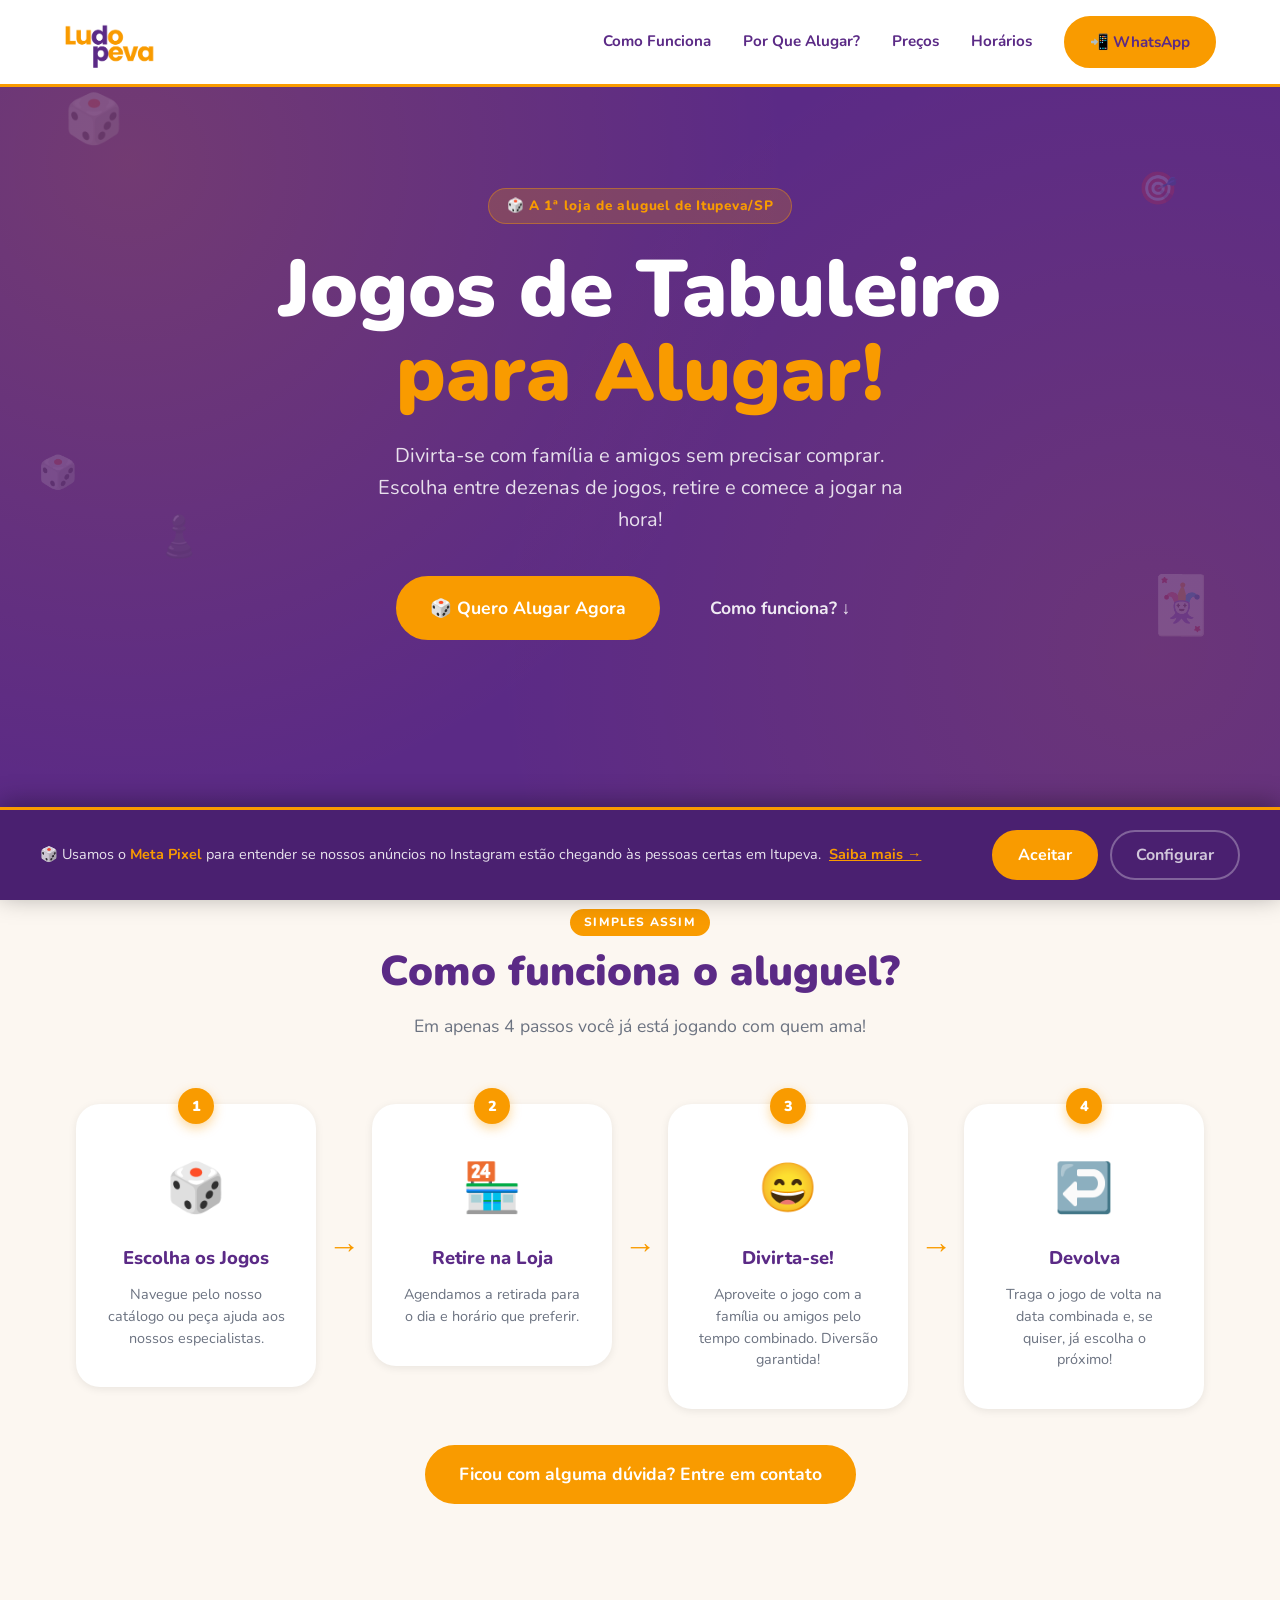
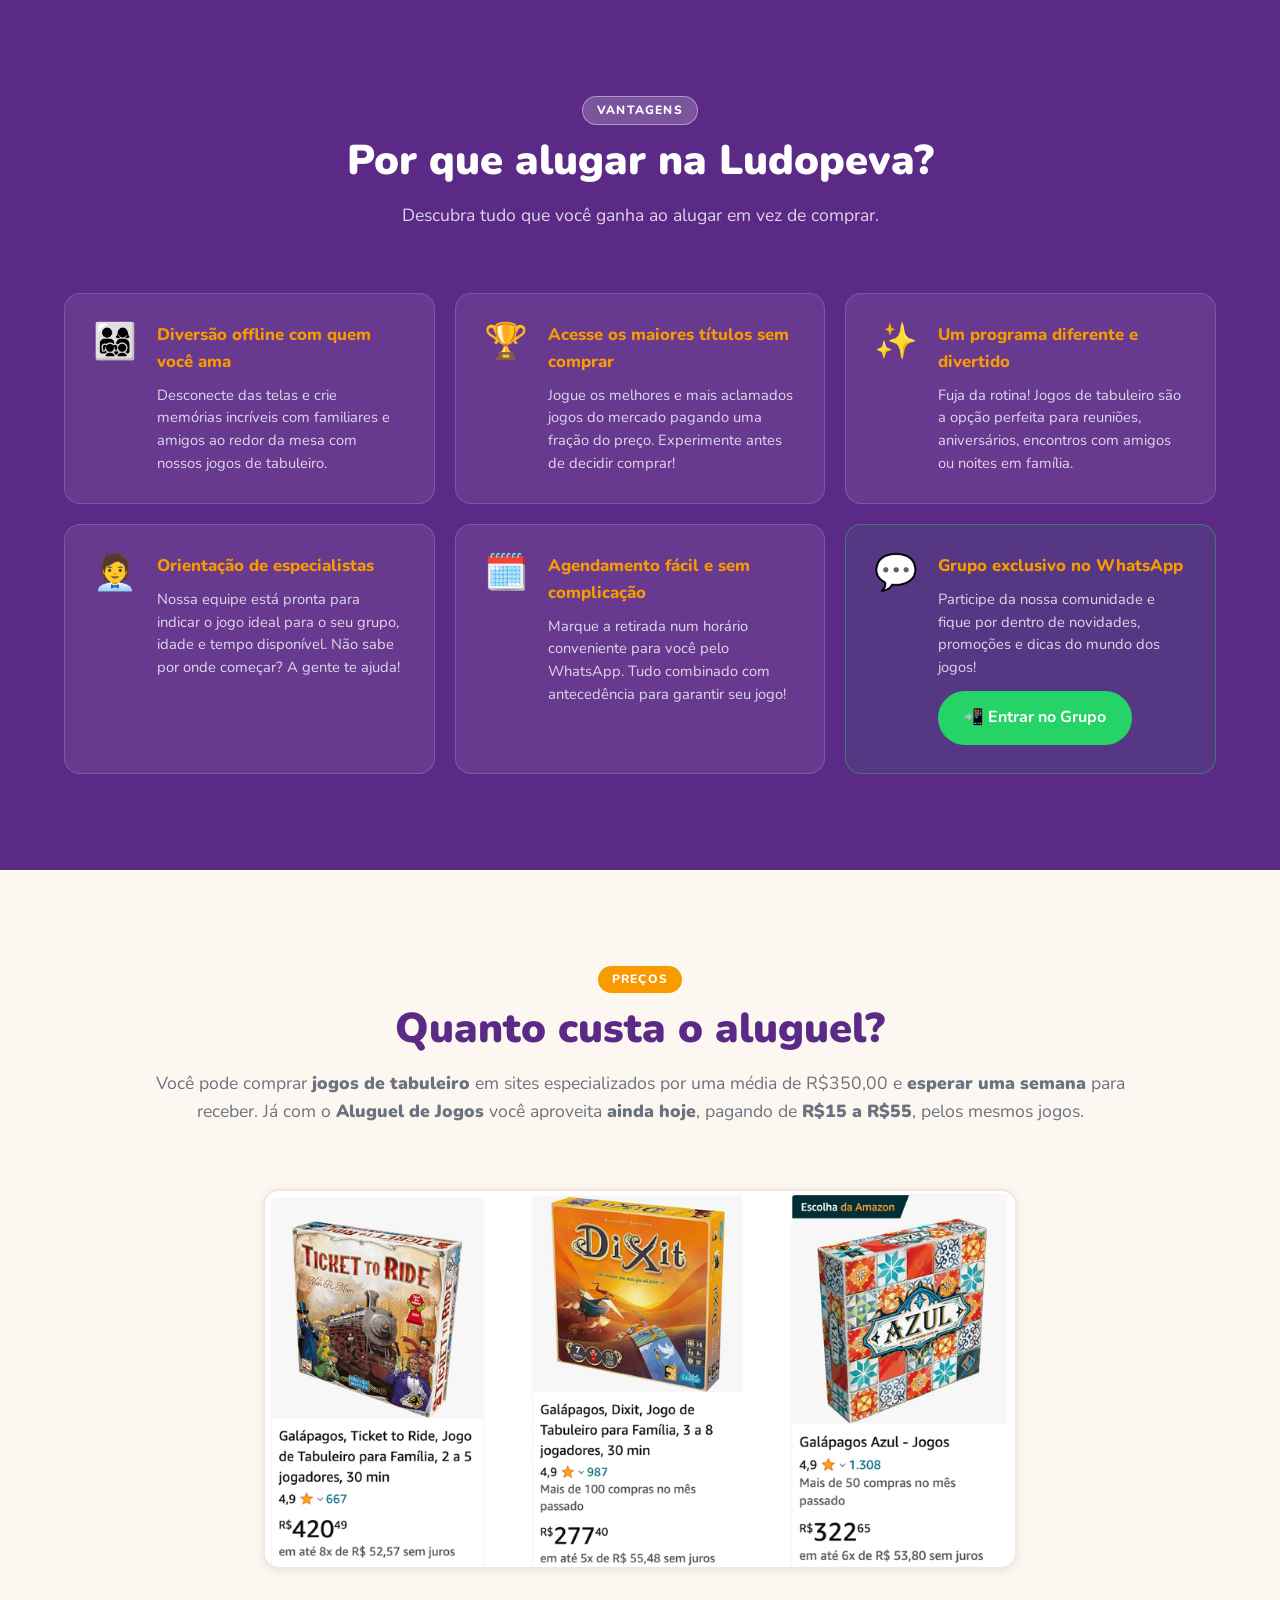
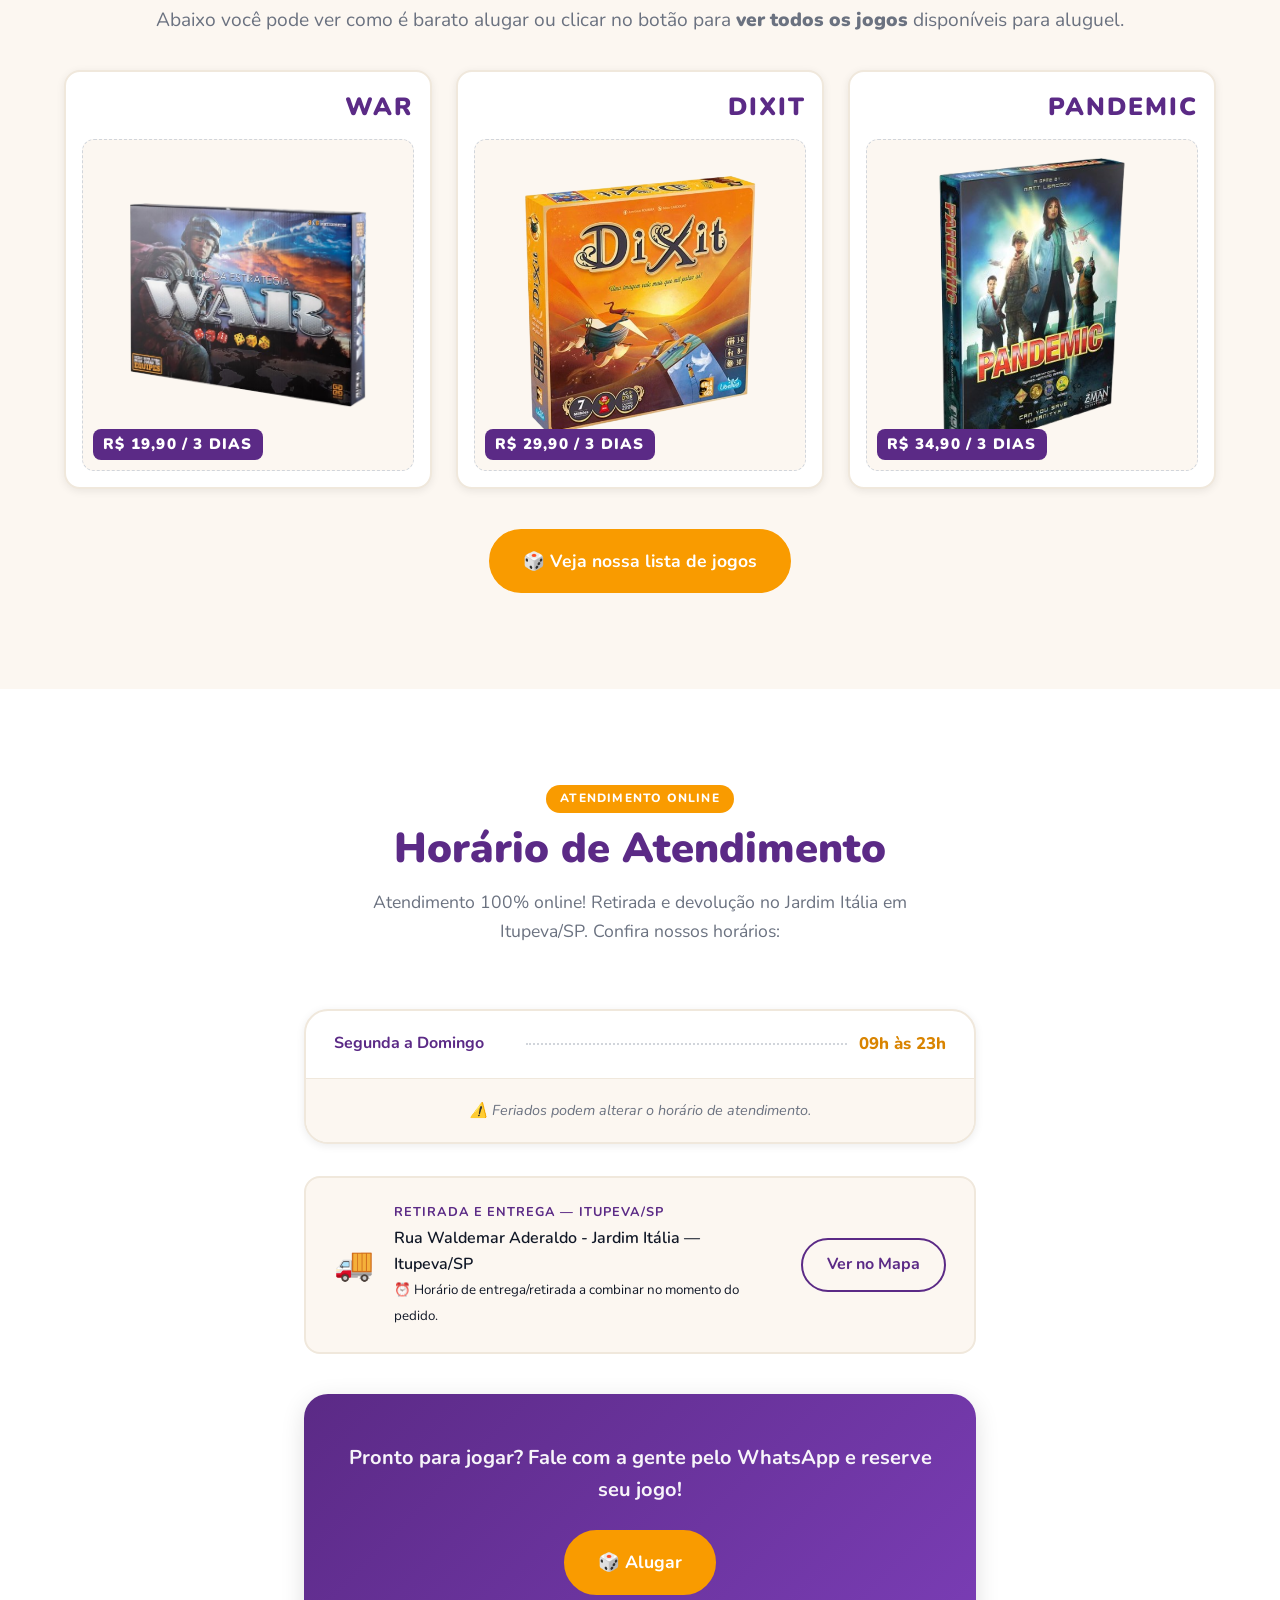
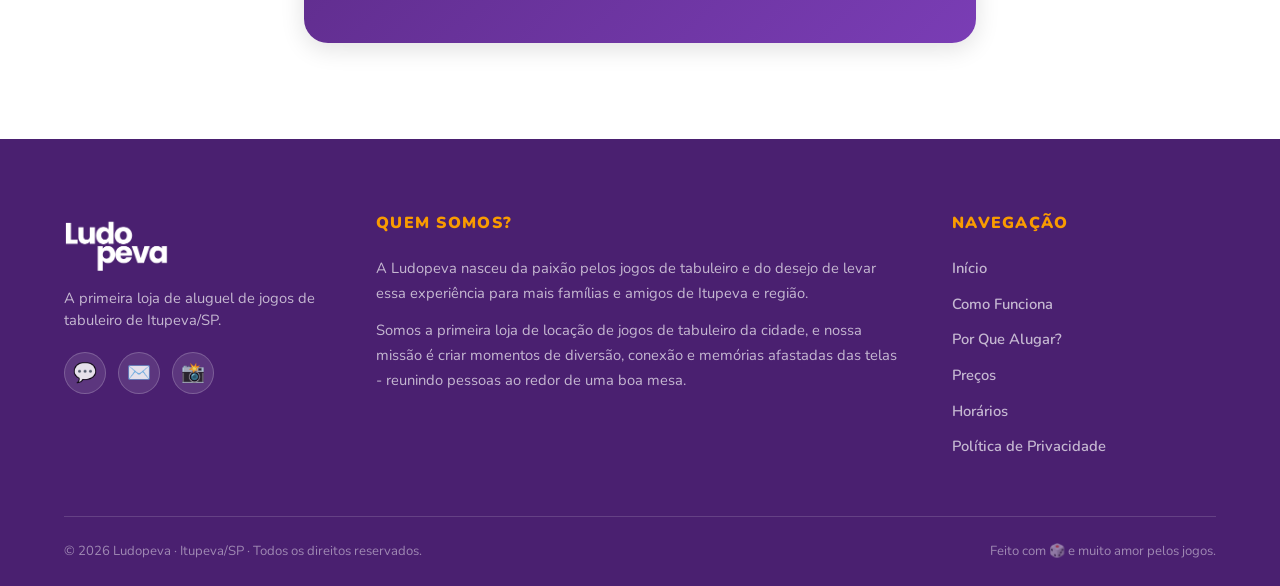
==== commit 646a426e: "corrige CTA" ====
--- a/index.html
+++ b/index.html
@@ -315,13 +315,7 @@
       <div class="category-cta">
         <a href="https://ludopeva.lends.com.br/"
           target="_blank" rel="noopener noreferrer" class="btn btn--outline btn--lg">
-          Veja nossa lista de jogos
-        </a>
-      </div>
-
-      <div class="section__cta">
-        <a href="https://ludopeva.lends.com.br" target="_blank" rel="noopener noreferrer" class="btn btn--primary">
-          🎲 Conheça nosso acervo
+          🎲 Veja nossa lista de jogos
         </a>
       </div>
     </div>
